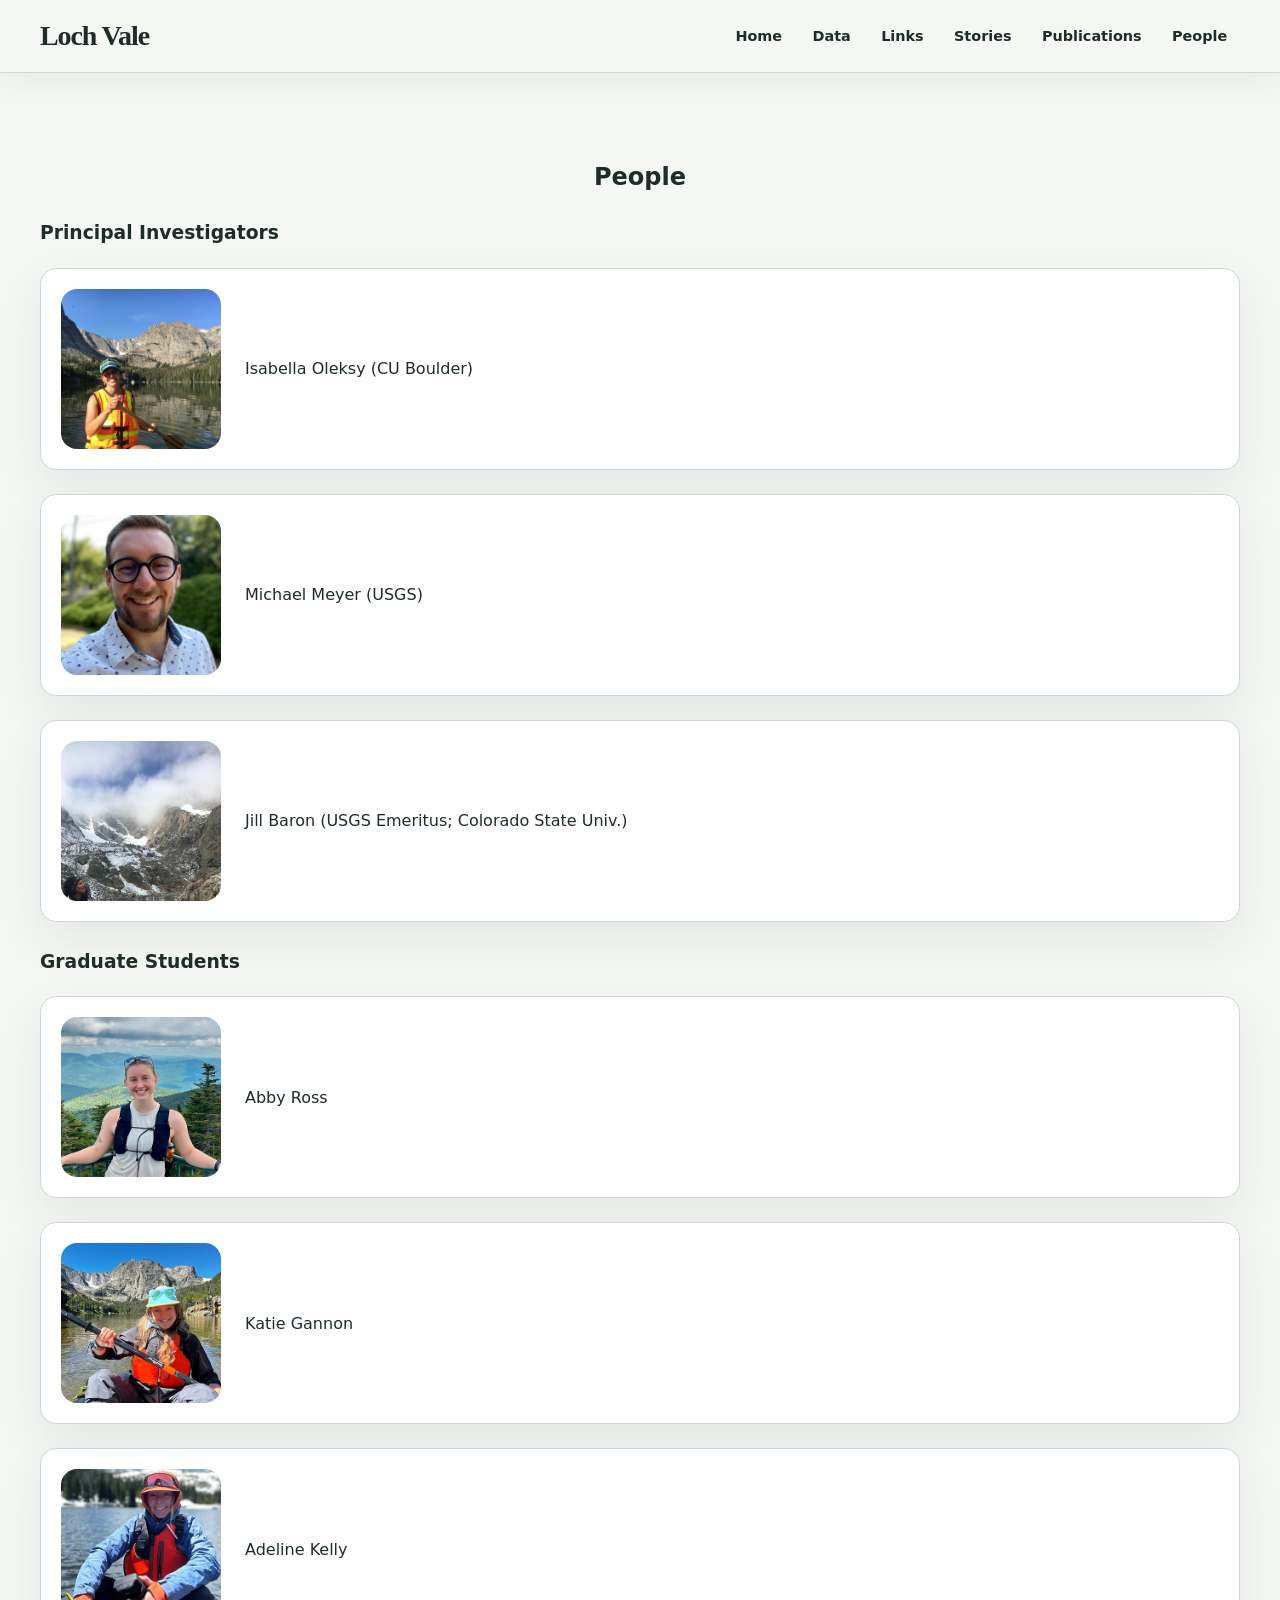
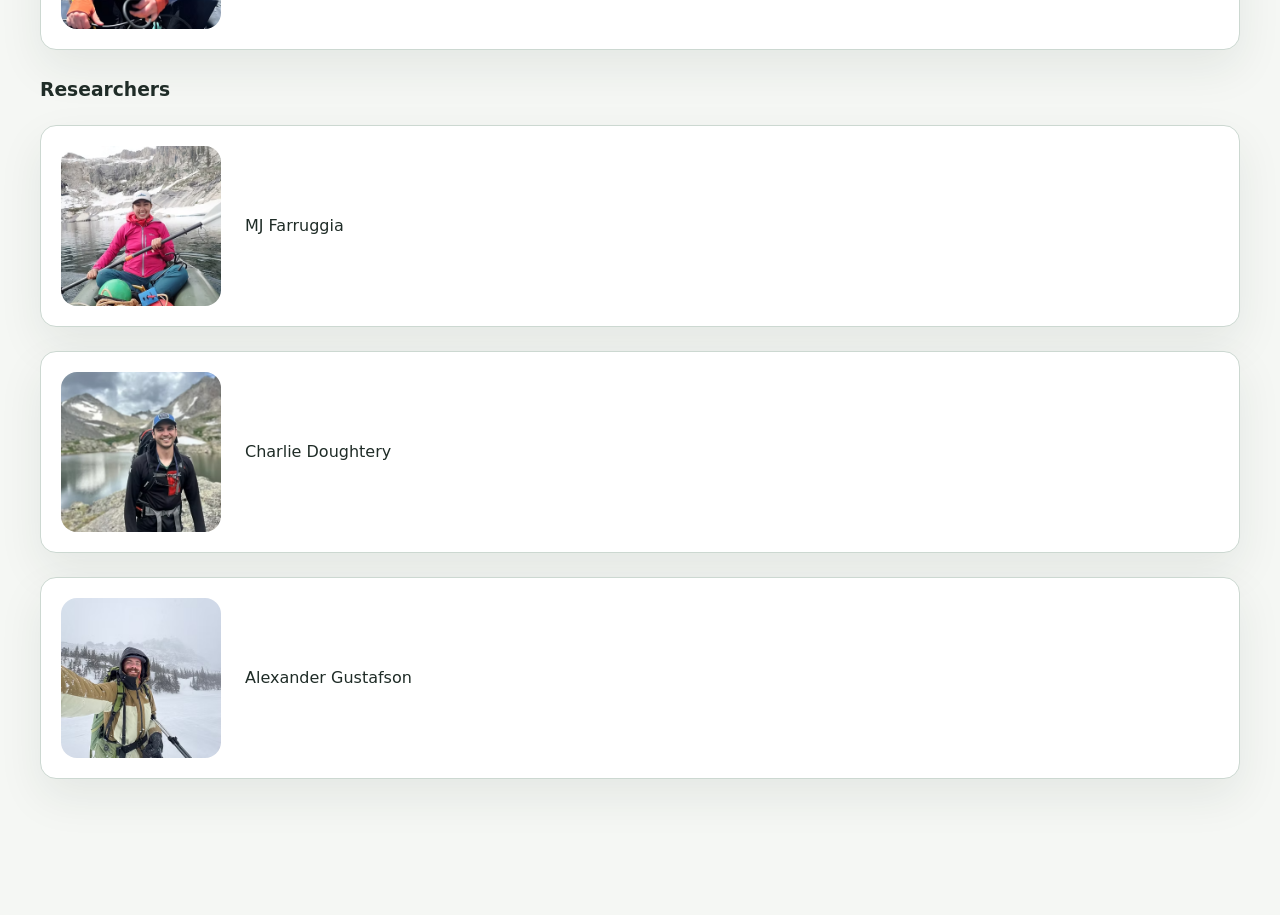
==== contact.html @ 84bc47b9 "moving local changes to remote" ====
<!DOCTYPE html>
<html lang="en">
<head>
    <meta charset="UTF-8">
    <meta name="viewport" content="width=device-width, initial-scale=1.0">
    <title>Contact</title>
    <link rel="stylesheet" href="style.css">
</head>
<body>
    <!-- Navbar -->
    <div class="navbar-container">
        <div class="navbar left">
            <h1 class="logo">Loch Vale</h1>
        </div>

        <div class="navbar right">
            <a class="nav-link" href="index.html">Home</a>
            <a class="nav-link" href="data.html">Data</a>
            <a class="nav-link" href="links.html">Links</a>
            <a class="nav-link" href="stories.html">Stories</a>
            <a class="nav-link" href="publications.html">Publications</a>
            <a class="nav-link" href="contact.html">People</a>
        </div>
    </div>
    <!-- Navbar End -->

    <div class="page-container">

        <h2 style="text-align: center;">People</h2>

        <h3>Principal Investigators</h3>
        <div id="pi"></div>

        <script>
        fetch("./data/pi.json")
        .then(response => response.json())
        .then(publications => {
            const container = document.getElementById("pi");
            publications.forEach(p => {
            container.innerHTML += `
                <div class="contact-container">
                    <img class="contact-img" src="${p.pic_name}" alt="${p.name}">
                    <p class="contact-name">${p.name}</p>
                </div>
            `;
            });
        });
        </script>


        <h3>Graduate Students</h3>
        <div id="grad-students"></div>

        <script>
        fetch("./data/grad-students.json")
        .then(response => response.json())
        .then(publications => {
            const container = document.getElementById("grad-students");
            publications.forEach(g => {
            container.innerHTML += `
                <div class="contact-container">
                    <img class="contact-img" src="${g.pic_name}" alt="${g.name}">
                    <p class="contact-name">${g.name}</p>
                </div>
            `;
            });
        });
        </script>

        <h3>Researchers</h3>
        <div id="researchers"></div>

        <script>
        fetch("./data/researchers.json")
        .then(response => response.json())
        .then(publications => {
            const container = document.getElementById("researchers");
            publications.forEach(r => {
            container.innerHTML += `
                <div class="contact-container">
                    <img class="contact-img" src="${r.pic_name}" alt="${r.name}">
                    <p class="contact-name">${r.name}</p>
                </div>
            `;
            });
        });
        </script>
    </div>

</body>
</html>
---- style.css ----
@import url("styles/base.css");
@import url("styles/layout.css");
@import url("styles/components.css");
@import url("styles/home.css");
@import url("styles/stories.css");
@import url("styles/pages.css");
@import url("styles/responsive.css");
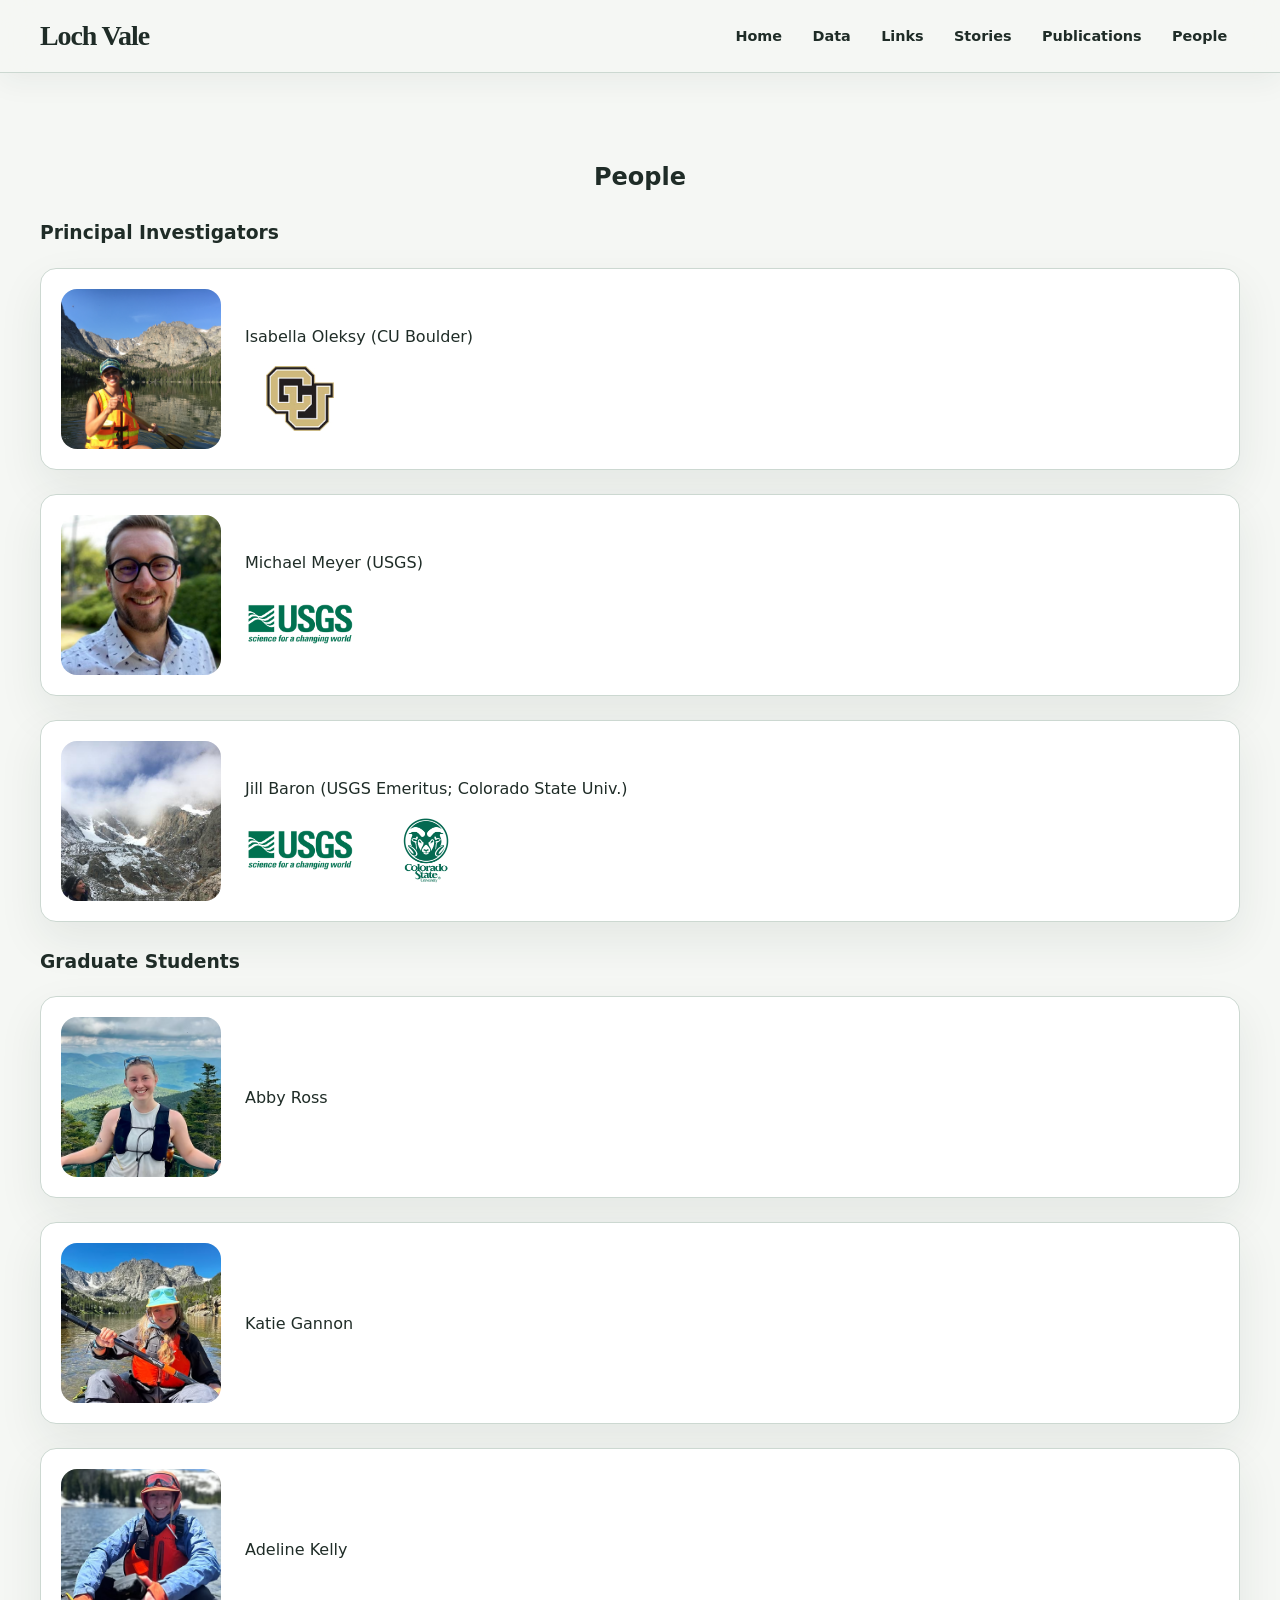
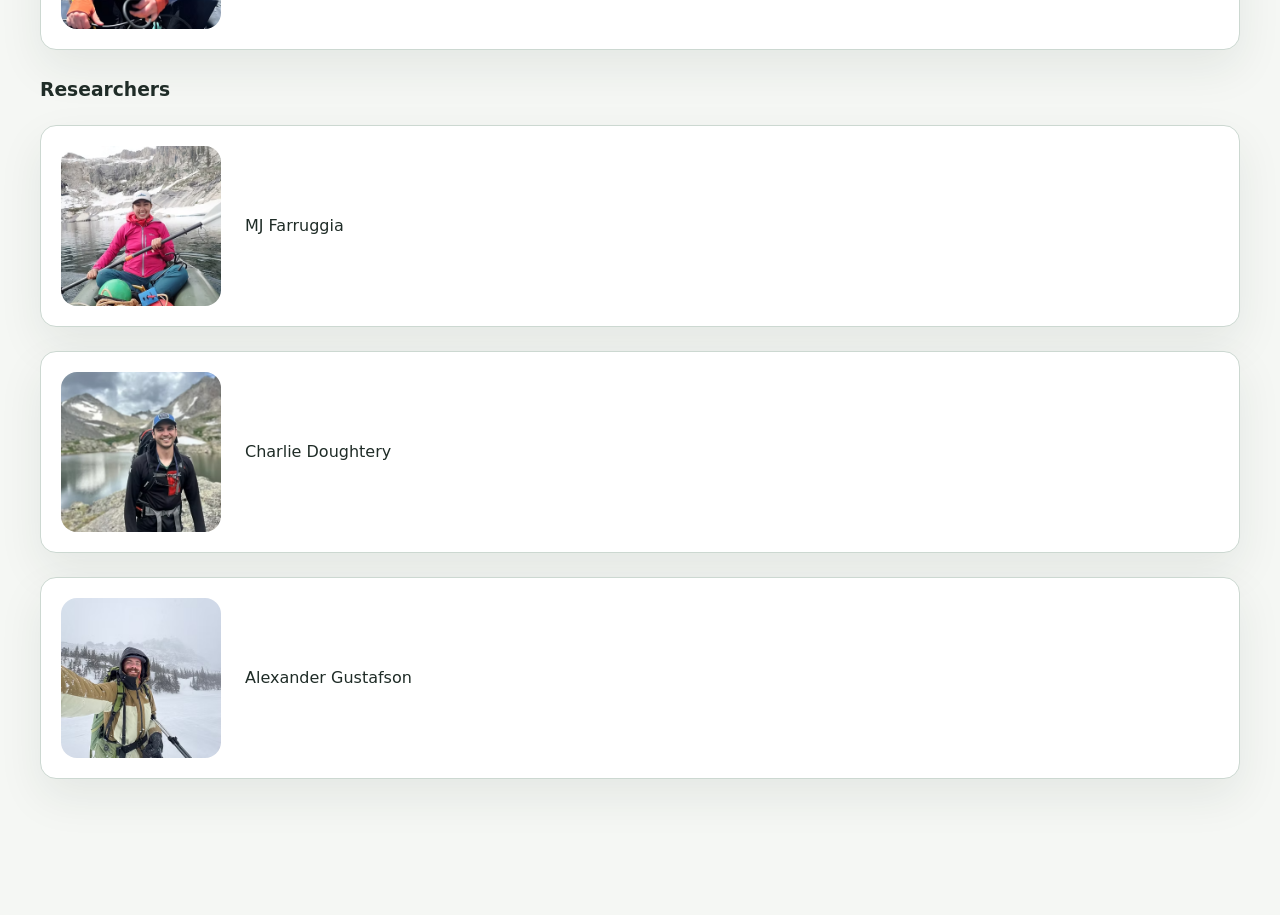
==== commit 71bd090a: "adding logos" ====
--- a/contact.html
+++ b/contact.html
@@ -40,7 +40,14 @@
             container.innerHTML += `
                 <div class="contact-container">
                     <img class="contact-img" src="${p.pic_name}" alt="${p.name}">
-                    <p class="contact-name">${p.name}</p>
+                    <div class="contact-details">
+                        <p class="contact-name">${p.name}</p>
+                        <div class="contact-affiliations">
+                            ${(p.logos || []).map(logo => `
+                                <img src="${logo.src}" alt="${logo.alt}" loading="lazy">
+                            `).join("")}
+                        </div>
+                    </div>
                 </div>
             `;
             });
--- a/style.css
+++ b/style.css
@@ -1,7 +1,1673 @@
-@import url("styles/base.css");
-@import url("styles/layout.css");
-@import url("styles/components.css");
-@import url("styles/home.css");
-@import url("styles/stories.css");
-@import url("styles/pages.css");
-@import url("styles/responsive.css");+/* === styles/base.css === */
+:root {
+    --color-bg: #f5f7f4;
+    --color-surface: #ffffff;
+    --color-surface-alt: #eaf0ec;
+    --color-surface-warm: #f5efe3;
+
+    --color-text: #1f2c27;
+    --color-muted: #5f6f67;
+    --color-border: #ccd8d1;
+
+    --color-accent: #276955;
+    --color-accent-dark: #18483a;
+    --color-accent-soft: #dcece4;
+    --color-white: #ffffff;
+
+    --shadow-soft: 0 18px 45px rgba(28, 55, 44, 0.08);
+    --shadow-header: 0 8px 30px rgba(28, 55, 44, 0.06);
+
+    --radius-small: 0.65rem;
+    --radius-medium: 1rem;
+    --radius-large: 1.5rem;
+    --radius-pill: 999px;
+
+    --site-width: 1200px;
+    --content-width: 760px;
+
+    --space-section: clamp(5rem, 10vw, 9rem);
+
+    --font-serif: Georgia, "Times New Roman", serif;
+    --font-sans:
+        Inter,
+        system-ui,
+        -apple-system,
+        BlinkMacSystemFont,
+        "Segoe UI",
+        sans-serif;
+
+    /* Stories aliases */
+    --story-bg: var(--color-bg);
+    --story-surface: var(--color-surface);
+    --story-surface-alt: var(--color-surface-alt);
+    --story-text: var(--color-text);
+    --story-muted: var(--color-muted);
+    --story-border: var(--color-border);
+    --story-accent: var(--color-accent);
+    --story-accent-dark: var(--color-accent-dark);
+    --story-highlight: var(--color-accent-soft);
+    --story-policy: #e8efe8;
+    --story-shadow: var(--shadow-soft);
+    --story-radius: var(--radius-medium);
+    --story-max-width: var(--site-width);
+}
+
+*,
+*::before,
+*::after {
+    box-sizing: border-box;
+}
+
+html {
+    scroll-behavior: smooth;
+}
+
+body {
+    min-height: 100%;
+    margin: 0;
+    color: var(--color-text);
+    background: var(--color-bg);
+    font-family: var(--font-sans);
+    font-size: 1rem;
+    font-weight: 400;
+    line-height: 1.7;
+}
+
+body,
+button,
+input,
+select,
+textarea {
+    font-family: var(--font-sans);
+}
+
+img {
+    display: block;
+    max-width: 100%;
+    height: auto;
+}
+
+figure {
+    margin: 0;
+}
+
+a {
+    color: var(--color-accent-dark);
+    text-decoration-thickness: 0.08em;
+    text-underline-offset: 0.16em;
+}
+
+a:hover {
+    color: var(--color-accent);
+}
+
+h1,
+h2,
+h3,
+h4,
+p {
+    overflow-wrap: break-word;
+}
+
+button,
+a {
+    -webkit-tap-highlight-color: transparent;
+}
+
+::selection {
+    color: var(--color-text);
+    background: var(--color-accent-soft);
+}
+
+a:focus-visible,
+button:focus-visible,
+input:focus-visible,
+select:focus-visible,
+textarea:focus-visible {
+    outline: 3px solid rgba(39, 105, 85, 0.35);
+    outline-offset: 4px;
+}
+
+.eyebrow,
+.chapter-number,
+.story-bridge__label {
+    margin: 0 0 0.75rem;
+    color: var(--color-accent);
+    font-size: 0.76rem;
+    font-weight: 800;
+    letter-spacing: 0.14em;
+    text-transform: uppercase;
+}
+
+.section-heading {
+    max-width: 800px;
+}
+
+.section-heading h2,
+.story-conclusion h2 {
+    margin: 0;
+    font-family: var(--font-serif);
+    font-size: clamp(2.4rem, 5vw, 4.6rem);
+    line-height: 1.05;
+    letter-spacing: -0.045em;
+}
+
+.section-lead {
+    margin: 1.5rem 0 0;
+    color: var(--color-muted);
+    font-size: clamp(1.08rem, 2vw, 1.35rem);
+}
+
+/* === styles/layout.css === */
+.site-header {
+    position: sticky;
+    top: 0;
+    z-index: 1000;
+    padding: 0.75rem 1rem;
+    background: rgba(245, 247, 244, 0.9);
+    border-bottom: 1px solid rgba(204, 216, 209, 0.7);
+    box-shadow: var(--shadow-header);
+    backdrop-filter: blur(18px);
+}
+
+.site-nav {
+    display: flex;
+    width: min(100%, var(--site-width));
+    margin-inline: auto;
+    align-items: center;
+    justify-content: space-between;
+    gap: 2rem;
+}
+
+.site-logo {
+    display: inline-flex;
+    flex-direction: column;
+    flex-shrink: 0;
+    color: var(--color-text);
+    line-height: 1;
+    text-decoration: none;
+}
+
+.site-logo:hover {
+    color: var(--color-text);
+}
+
+.site-logo__primary {
+    font-family: var(--font-serif);
+    font-size: 1.65rem;
+    font-weight: 700;
+    letter-spacing: -0.04em;
+}
+
+.site-logo__secondary {
+    margin-top: 0.35rem;
+    color: var(--color-muted);
+    font-size: 0.63rem;
+    font-weight: 800;
+    letter-spacing: 0.14em;
+    text-transform: uppercase;
+}
+
+.site-nav__links {
+    display: flex;
+    align-items: center;
+    gap: 0.3rem;
+}
+
+.nav-link {
+    padding: 0.55rem 0.8rem;
+    color: var(--color-text);
+    border-radius: var(--radius-pill);
+    font-size: 0.9rem;
+    font-weight: 700;
+    text-decoration: none;
+    transition:
+        color 160ms ease,
+        background-color 160ms ease,
+        transform 160ms ease;
+}
+
+.nav-link:hover,
+.nav-link:focus-visible {
+    color: var(--color-accent-dark);
+    background: var(--color-accent-soft);
+}
+
+.nav-link--active {
+    color: var(--color-white);
+    background: var(--color-accent-dark);
+}
+
+.nav-link--active:hover,
+.nav-link--active:focus-visible {
+    color: var(--color-white);
+    background: var(--color-accent);
+}
+
+.page-container {
+    width: min(calc(100% - 2rem), var(--site-width));
+    margin: 0 auto;
+    padding-block: 4rem 7rem;
+}
+
+.page-header {
+    max-width: 800px;
+    margin-bottom: 3rem;
+}
+
+.page-title {
+    margin: 0;
+    font-family: var(--font-serif);
+    font-size: clamp(2.7rem, 6vw, 5.4rem);
+    line-height: 1;
+    letter-spacing: -0.05em;
+}
+
+.page-intro {
+    margin-top: 1.5rem;
+    color: var(--color-muted);
+    font-size: clamp(1.05rem, 2vw, 1.3rem);
+}
+
+.site-footer {
+    padding: 3rem 1rem;
+    background: #132d25;
+}
+
+.site-footer__inner {
+    display: flex;
+    width: min(100%, var(--site-width));
+    margin-inline: auto;
+    align-items: flex-end;
+    justify-content: space-between;
+    gap: 2rem;
+}
+
+.site-footer__title {
+    margin: 0;
+    color: var(--color-white);
+    font-family: var(--font-serif);
+    font-size: 1.4rem;
+    font-weight: 700;
+}
+
+.site-footer__text {
+    max-width: 32rem;
+    margin: 0.5rem 0 0;
+    color: rgba(255, 255, 255, 0.6);
+    font-size: 0.88rem;
+}
+
+.site-footer__links {
+    display: flex;
+    flex-wrap: wrap;
+    gap: 1rem;
+}
+
+.site-footer__links a {
+    color: rgba(255, 255, 255, 0.8);
+    font-size: 0.85rem;
+    font-weight: 700;
+    text-decoration: none;
+}
+
+.site-footer__links a:hover {
+    color: var(--color-white);
+}
+
+/* Temporary support for pages using the old navbar */
+
+.navbar-container {
+    position: sticky;
+    top: 0;
+    z-index: 1000;
+    display: flex;
+    width: 100%;
+    min-height: 72px;
+    padding: 0.75rem max(1rem, calc((100vw - var(--site-width)) / 2));
+    align-items: center;
+    justify-content: space-between;
+    gap: 2rem;
+    background: rgba(245, 247, 244, 0.92);
+    border-bottom: 1px solid var(--color-border);
+    box-shadow: var(--shadow-header);
+    backdrop-filter: blur(18px);
+}
+
+.navbar {
+    flex: initial;
+}
+
+.navbar.left,
+.navbar.right {
+    margin: 0;
+}
+
+.logo {
+    margin: 0;
+    color: var(--color-text);
+    font-family: var(--font-serif);
+    font-size: 1.75rem;
+    letter-spacing: -0.04em;
+}
+
+.navbar.right {
+    display: flex;
+    gap: 0.3rem;
+    justify-content: flex-end;
+}
+
+.navbar .nav-link {
+    font-family: var(--font-sans);
+    font-size: 0.9rem;
+}
+
+/* === styles/components.css === */
+.button-link {
+    display: inline-flex;
+    min-height: 48px;
+    padding: 0.8rem 1.2rem;
+    align-items: center;
+    justify-content: center;
+    color: var(--color-white) !important;
+    background: var(--color-accent);
+    border-radius: var(--radius-pill);
+    font-size: 0.92rem;
+    font-weight: 800;
+    text-decoration: none;
+    transition:
+        background-color 160ms ease,
+        transform 160ms ease,
+        box-shadow 160ms ease;
+}
+
+.button-link:hover,
+.button-link:focus-visible {
+    color: var(--color-white);
+    background: var(--color-accent-dark);
+    box-shadow: 0 10px 25px rgba(24, 72, 58, 0.18);
+    transform: translateY(-1px);
+}
+
+.text-link {
+    display: inline-flex;
+    gap: 0.5rem;
+    align-items: center;
+    color: var(--color-text);
+    font-size: 0.92rem;
+    font-weight: 800;
+    text-decoration: none;
+}
+
+.text-link span {
+    transition: transform 160ms ease;
+}
+
+.text-link:hover span {
+    transform: translateX(4px);
+}
+
+.card {
+    background: var(--color-surface);
+    border: 1px solid var(--color-border);
+    border-radius: var(--radius-large);
+    box-shadow: var(--shadow-soft);
+}
+
+.plot-grid {
+    display: grid;
+    gap: 1.5rem;
+    margin-block: 4rem;
+}
+
+.plot-grid--three {
+    grid-template-columns: repeat(3, minmax(0, 1fr));
+}
+
+.plot-grid--two {
+    grid-template-columns: repeat(2, minmax(0, 1fr));
+}
+
+.plot-card,
+.feature-plot,
+.policy-callout,
+.finding-card {
+    background: var(--color-surface);
+    border: 1px solid var(--color-border);
+    border-radius: var(--radius-medium);
+    box-shadow: var(--shadow-soft);
+}
+
+.plot-card {
+    overflow: hidden;
+}
+
+.plot-card__header,
+.plot-explanation {
+    padding-inline: 1.4rem;
+}
+
+.plot-card__header {
+    padding-top: 1.4rem;
+    padding-bottom: 1rem;
+}
+
+.plot-card__header h3 {
+    margin: 0;
+    font-size: 1.15rem;
+}
+
+.plot-card__header p {
+    margin: 0.25rem 0 0;
+    color: var(--color-muted);
+    font-size: 0.9rem;
+}
+
+.plot-explanation {
+    margin: 0;
+    padding-block: 1.25rem 1.5rem;
+    color: var(--color-muted);
+    font-size: 0.95rem;
+}
+
+.plot-placeholder {
+    display: grid;
+    min-height: 300px;
+    padding: 1rem;
+    place-items: center;
+    color: var(--color-muted);
+    background:
+        linear-gradient(var(--color-border) 1px, transparent 1px),
+        linear-gradient(90deg, var(--color-border) 1px, transparent 1px),
+        #f8faf8;
+    background-size: 40px 40px;
+    border-block: 1px solid var(--color-border);
+    text-align: center;
+}
+
+.plot-placeholder span {
+    max-width: 20rem;
+    padding: 0.75rem 1rem;
+    background: rgba(255, 255, 255, 0.92);
+    border: 1px solid var(--color-border);
+    border-radius: var(--radius-pill);
+    font-size: 0.9rem;
+    font-weight: 700;
+}
+
+.plot-placeholder--wide {
+    min-height: 500px;
+    border: 1px solid var(--color-border);
+    border-radius: calc(var(--radius-medium) - 0.25rem);
+}
+
+.feature-plot {
+    margin-block: 4rem;
+    padding: clamp(1.25rem, 4vw, 2.5rem);
+}
+
+.feature-plot__intro {
+    max-width: 760px;
+    margin-bottom: 2rem;
+}
+
+.feature-plot__intro p:last-child {
+    color: var(--color-muted);
+}
+
+.policy-key {
+    margin-top: 1.5rem;
+    padding: 1.25rem;
+    background: var(--color-surface-alt);
+    border-radius: 0.75rem;
+}
+
+.policy-key h4 {
+    margin: 0 0 0.75rem;
+}
+
+.policy-key ul {
+    display: flex;
+    flex-wrap: wrap;
+    gap: 0.5rem 1.5rem;
+    margin: 0;
+    padding-left: 1.25rem;
+}
+
+iframe {
+    width: 100%;
+    max-width: 100%;
+    margin-top: 2rem;
+    border: 0;
+    border-radius: var(--radius-medium);
+    box-shadow: var(--shadow-soft);
+}
+
+/* === styles/home.css === */
+.home-hero {
+    display: grid;
+    width: min(calc(100% - 2rem), var(--site-width));
+    margin-inline: auto;
+    padding-block: clamp(4rem, 9vw, 8rem);
+    grid-template-columns: minmax(0, 1.05fr) minmax(340px, 0.95fr);
+    gap: clamp(2.5rem, 6vw, 6rem);
+    align-items: center;
+}
+
+.home-hero__content h1 {
+    max-width: 12ch;
+    margin: 0;
+    font-family: var(--font-serif);
+    font-size: clamp(3.2rem, 7vw, 6.4rem);
+    font-weight: 700;
+    line-height: 0.96;
+    letter-spacing: -0.06em;
+}
+
+.home-hero__intro {
+    max-width: 42rem;
+    margin: 2rem 0 0;
+    color: var(--color-muted);
+    font-size: clamp(1.12rem, 2vw, 1.45rem);
+    line-height: 1.55;
+}
+
+.home-hero__actions {
+    display: flex;
+    flex-wrap: wrap;
+    gap: 1rem 1.5rem;
+    align-items: center;
+    margin-top: 2rem;
+}
+
+.home-hero__media img {
+    width: 100%;
+    min-height: 560px;
+    object-fit: cover;
+    border-radius: 48% 48% var(--radius-large) var(--radius-large);
+    box-shadow: var(--shadow-soft);
+}
+
+.home-hero__media figcaption {
+    margin-top: 0.85rem;
+    color: var(--color-muted);
+    font-size: 0.85rem;
+}
+
+.home-partners {
+    display: flex;
+    width: min(calc(100% - 2rem), var(--site-width));
+    margin: 0 auto 3rem;
+    flex-wrap: wrap;
+    align-items: center;
+    justify-content: center;
+    gap: clamp(1.5rem, 5vw, 4rem);
+}
+
+.home-partners img {
+    width: clamp(100px, 18vw, 180px);
+    height: 100px;
+    object-fit: contain;
+}
+
+.home-stats {
+    display: grid;
+    width: min(calc(100% - 2rem), var(--site-width));
+    margin-inline: auto;
+    grid-template-columns: repeat(4, minmax(0, 1fr));
+    background: var(--color-accent-dark);
+    border-radius: var(--radius-large);
+    box-shadow: var(--shadow-soft);
+    overflow: hidden;
+}
+
+.home-stat {
+    display: flex;
+    min-height: 160px;
+    padding: 1.5rem;
+    flex-direction: column;
+    justify-content: center;
+    border-right: 1px solid rgba(255, 255, 255, 0.15);
+}
+
+.home-stat:last-child {
+    border-right: 0;
+}
+
+.home-stat__value {
+    color: var(--color-white);
+    font-family: var(--font-serif);
+    font-size: clamp(1.8rem, 3vw, 2.7rem);
+    font-weight: 700;
+    line-height: 1;
+    letter-spacing: -0.04em;
+}
+
+.home-stat__label {
+    margin-top: 0.7rem;
+    color: rgba(255, 255, 255, 0.72);
+    font-size: 0.88rem;
+    line-height: 1.5;
+}
+
+.home-section {
+    width: min(calc(100% - 2rem), var(--site-width));
+    margin-inline: auto;
+    padding-block: var(--space-section);
+}
+
+.home-section__heading {
+    margin-bottom: clamp(2.5rem, 6vw, 4.5rem);
+}
+
+.home-intro-grid {
+    display: grid;
+    grid-template-columns: minmax(0, 1.4fr) minmax(300px, 0.6fr);
+    gap: clamp(1.5rem, 5vw, 4rem);
+    align-items: start;
+}
+
+.home-copy-card {
+    padding: clamp(1.5rem, 4vw, 3rem);
+    background: var(--color-surface);
+    border: 1px solid var(--color-border);
+    border-radius: var(--radius-large);
+    box-shadow: var(--shadow-soft);
+}
+
+.home-copy-card p:first-child {
+    margin-top: 0;
+}
+
+.home-copy-card p:last-child {
+    margin-bottom: 0;
+}
+
+.home-copy-card--large {
+    font-size: 1.03rem;
+}
+
+.home-callout {
+    position: sticky;
+    top: 7rem;
+    padding: clamp(1.5rem, 4vw, 2.4rem);
+    background: var(--color-accent-soft);
+    border-radius: var(--radius-large);
+}
+
+.home-callout blockquote {
+    margin: 0;
+    font-family: var(--font-serif);
+    font-size: clamp(1.55rem, 3vw, 2.25rem);
+    line-height: 1.2;
+    letter-spacing: -0.035em;
+}
+
+.home-callout p:last-child {
+    margin-bottom: 0;
+    color: var(--color-muted);
+    font-size: 0.92rem;
+}
+
+.home-section--landscape {
+    width: 100%;
+    padding-inline: max(1rem, calc((100vw - var(--site-width)) / 2));
+    background: var(--color-surface-alt);
+}
+
+.landscape-feature {
+    display: grid;
+    grid-template-columns: minmax(0, 1.05fr) minmax(0, 0.95fr);
+    gap: clamp(2rem, 6vw, 6rem);
+    align-items: center;
+}
+
+.landscape-feature__media img {
+    width: 100%;
+    min-height: 620px;
+    object-fit: cover;
+    border-radius: var(--radius-large);
+    box-shadow: var(--shadow-soft);
+}
+
+.landscape-feature__content h2 {
+    margin: 0;
+    font-family: var(--font-serif);
+    font-size: clamp(2.4rem, 5vw, 4.4rem);
+    line-height: 1.05;
+    letter-spacing: -0.045em;
+}
+
+.landscape-feature__content > p:not(.eyebrow) {
+    color: var(--color-muted);
+}
+
+.land-cover-list {
+    display: grid;
+    grid-template-columns: repeat(2, minmax(0, 1fr));
+    gap: 0.8rem;
+    margin: 2rem 0 0;
+}
+
+.land-cover-list div {
+    padding: 1rem;
+    background: rgba(255, 255, 255, 0.7);
+    border: 1px solid rgba(204, 216, 209, 0.85);
+    border-radius: var(--radius-small);
+}
+
+.land-cover-list dt {
+    color: var(--color-accent-dark);
+    font-family: var(--font-serif);
+    font-size: 1.75rem;
+    font-weight: 700;
+    line-height: 1;
+}
+
+.land-cover-list dd {
+    margin: 0.45rem 0 0;
+    color: var(--color-muted);
+    font-size: 0.85rem;
+    line-height: 1.4;
+}
+
+.topic-card-grid {
+    display: grid;
+    grid-template-columns: repeat(2, minmax(0, 1fr));
+    gap: 1.25rem;
+}
+
+.topic-card {
+    position: relative;
+    min-height: 260px;
+    padding: clamp(1.5rem, 4vw, 2.5rem);
+    background: var(--color-surface);
+    border: 1px solid var(--color-border);
+    border-radius: var(--radius-large);
+    box-shadow: var(--shadow-soft);
+    overflow: hidden;
+}
+
+.topic-card::after {
+    position: absolute;
+    right: -50px;
+    bottom: -70px;
+    width: 180px;
+    height: 180px;
+    background: var(--color-accent-soft);
+    border-radius: 50%;
+    content: "";
+    opacity: 0.65;
+}
+
+.topic-card__number {
+    color: var(--color-accent);
+    font-size: 0.75rem;
+    font-weight: 800;
+    letter-spacing: 0.14em;
+}
+
+.topic-card h3 {
+    position: relative;
+    z-index: 1;
+    margin: 1rem 0 0;
+    font-family: var(--font-serif);
+    font-size: clamp(1.5rem, 3vw, 2.2rem);
+    letter-spacing: -0.035em;
+}
+
+.topic-card p {
+    position: relative;
+    z-index: 1;
+    max-width: 32rem;
+    margin-bottom: 0;
+    color: var(--color-muted);
+}
+
+.home-explore {
+    display: grid;
+    width: min(calc(100% - 2rem), var(--site-width));
+    margin: 0 auto var(--space-section);
+    padding: clamp(2rem, 6vw, 4rem);
+    grid-template-columns: minmax(0, 0.85fr) minmax(0, 1.15fr);
+    gap: clamp(2rem, 6vw, 5rem);
+    color: var(--color-white);
+    background: var(--color-accent-dark);
+    border-radius: var(--radius-large);
+    box-shadow: var(--shadow-soft);
+}
+
+.home-explore__intro h2 {
+    margin: 0;
+    font-family: var(--font-serif);
+    font-size: clamp(2.3rem, 5vw, 4.2rem);
+    line-height: 1.04;
+    letter-spacing: -0.045em;
+}
+
+.home-explore__intro p:not(.eyebrow) {
+    color: rgba(255, 255, 255, 0.72);
+}
+
+.home-explore .eyebrow {
+    color: #9ed3bd;
+}
+
+.home-explore__links {
+    display: flex;
+    flex-direction: column;
+}
+
+.explore-link {
+    display: flex;
+    padding: 1.1rem 0;
+    align-items: center;
+    justify-content: space-between;
+    gap: 1.5rem;
+    color: var(--color-white);
+    border-bottom: 1px solid rgba(255, 255, 255, 0.17);
+    text-decoration: none;
+}
+
+.explore-link:first-child {
+    border-top: 1px solid rgba(255, 255, 255, 0.17);
+}
+
+.explore-link:hover {
+    color: var(--color-white);
+}
+
+.explore-link > span:first-child {
+    display: flex;
+    flex-direction: column;
+    color: rgba(255, 255, 255, 0.66);
+    font-size: 0.86rem;
+}
+
+.explore-link strong {
+    color: var(--color-white);
+    font-family: var(--font-serif);
+    font-size: 1.25rem;
+}
+
+.explore-link > span:last-child {
+    font-size: 1.35rem;
+    transition: transform 160ms ease;
+}
+
+.explore-link:hover > span:last-child {
+    transform: translate(4px, -4px);
+}
+
+/* === styles/stories.css === */
+.story-page {
+    color: var(--story-text);
+    background: var(--story-bg);
+    font-family: var(--font-sans);
+    line-height: 1.7;
+}
+
+.story-page img {
+    width: 100%;
+    height: auto;
+}
+
+.story-page a {
+    color: var(--story-accent-dark);
+}
+
+.story-hero,
+.story-section,
+.story-nav {
+    width: min(calc(100% - 2rem), var(--story-max-width));
+    margin-inline: auto;
+}
+
+.story-hero {
+    display: grid;
+    grid-template-columns: minmax(0, 1fr) minmax(320px, 0.9fr);
+    gap: clamp(2rem, 5vw, 5rem);
+    align-items: center;
+    padding-block: clamp(4rem, 9vw, 8rem);
+}
+
+.story-hero h1 {
+    max-width: 11ch;
+    margin: 0;
+    font-family: var(--font-serif);
+    font-size: clamp(3rem, 8vw, 6.75rem);
+    line-height: 0.95;
+    letter-spacing: -0.055em;
+}
+
+.story-hero__intro {
+    max-width: 42rem;
+    margin-top: 2rem;
+    font-size: clamp(1.2rem, 2vw, 1.55rem);
+    line-height: 1.5;
+}
+
+.story-hero__summary {
+    max-width: 42rem;
+    color: var(--story-muted);
+}
+
+.story-hero__media img {
+    min-height: 520px;
+    object-fit: cover;
+    border-radius: 45% 45% 1rem 1rem;
+    box-shadow: var(--story-shadow);
+}
+
+.story-hero__media figcaption,
+.story-photo figcaption {
+    margin-top: 0.75rem;
+    color: var(--story-muted);
+    font-size: 0.9rem;
+}
+
+.story-nav {
+    position: sticky;
+    top: 6rem;
+    z-index: 20;
+    display: flex;
+    flex-wrap: wrap;
+    gap: 0.5rem;
+    justify-content: center;
+    padding: 0.75rem;
+    background: rgba(255, 255, 255, 0.9);
+    border: 1px solid var(--story-border);
+    border-radius: var(--radius-pill);
+    box-shadow: var(--story-shadow);
+    backdrop-filter: blur(12px);
+}
+
+.story-nav a {
+    padding: 0.55rem 1rem;
+    color: var(--story-text);
+    border-radius: var(--radius-pill);
+    font-size: 0.9rem;
+    font-weight: 700;
+    text-decoration: none;
+}
+
+.story-nav a:hover,
+.story-nav a:focus-visible {
+    color: var(--color-white);
+    background: var(--story-accent);
+}
+
+.story-section {
+    padding-block: var(--space-section);
+    scroll-margin-top: 8rem;
+}
+
+.story-section--alternate {
+    position: relative;
+}
+
+.story-section--alternate::before {
+    position: absolute;
+    z-index: -1;
+    inset: 0 50%;
+    width: 100vw;
+    background: var(--story-surface-alt);
+    content: "";
+    transform: translateX(-50%);
+}
+
+.story-layout {
+    display: grid;
+    grid-template-columns: repeat(2, minmax(0, 1fr));
+    gap: clamp(2rem, 6vw, 5rem);
+    align-items: center;
+    margin-block: 4rem;
+}
+
+.story-layout--media-text .story-photo {
+    order: -1;
+}
+
+.story-copy h3,
+.feature-plot h3,
+.policy-callout h3,
+.finding-card h3 {
+    margin-top: 0;
+    font-family: var(--font-serif);
+    font-size: clamp(1.65rem, 3vw, 2.5rem);
+    line-height: 1.15;
+}
+
+.story-photo img {
+    min-height: 380px;
+    object-fit: cover;
+    border-radius: var(--story-radius);
+    box-shadow: var(--story-shadow);
+}
+
+.source-excerpt {
+    margin: 2rem 0;
+    padding: 1.5rem 1.75rem;
+    background: var(--story-highlight);
+    border-left: 5px solid var(--story-accent);
+    border-radius: 0 var(--story-radius) var(--story-radius) 0;
+}
+
+.source-excerpt p {
+    margin-top: 0;
+    font-family: var(--font-serif);
+    font-size: 1.1rem;
+}
+
+.source-excerpt cite {
+    color: var(--story-muted);
+    font-size: 0.9rem;
+}
+
+.story-bridge {
+    margin-block: 5rem 0;
+    padding: clamp(1.5rem, 4vw, 2.5rem);
+    color: var(--color-white);
+    background: var(--story-accent-dark);
+    border-radius: var(--story-radius);
+}
+
+.story-bridge p {
+    max-width: 850px;
+}
+
+.story-bridge a {
+    display: inline-flex;
+    margin-top: 0.5rem;
+    color: var(--color-white);
+    font-weight: 800;
+}
+
+.story-bridge__citation {
+    color: rgba(255, 255, 255, 0.78);
+    font-size: 0.95rem;
+}
+
+.policy-callout {
+    display: grid;
+    grid-template-columns: 0.8fr 1.2fr;
+    gap: 3rem;
+    margin-block: 4rem;
+    padding: clamp(1.5rem, 5vw, 3rem);
+    background: var(--story-policy);
+}
+
+.stat-list {
+    display: grid;
+    grid-template-columns: repeat(3, minmax(0, 1fr));
+    gap: 1rem;
+    margin-block: 2rem;
+}
+
+.stat-list div {
+    padding: 1rem;
+    background: rgba(255, 255, 255, 0.7);
+    border-radius: 0.75rem;
+}
+
+.stat-list dt {
+    color: var(--story-muted);
+    font-size: 0.8rem;
+    font-weight: 700;
+    text-transform: uppercase;
+}
+
+.stat-list dd {
+    margin: 0.35rem 0 0;
+    font-size: 1.15rem;
+    font-weight: 800;
+}
+
+.figure-source,
+.internal-note {
+    color: var(--story-muted);
+    font-size: 0.88rem;
+}
+
+.internal-note {
+    margin: 0 1.4rem 1.5rem;
+    padding: 0.8rem 1rem;
+    background: #fff7d8;
+    border: 1px dashed #b69b36;
+    border-radius: 0.6rem;
+}
+
+.finding-card {
+    display: grid;
+    grid-template-columns: minmax(140px, 0.4fr) minmax(0, 1.6fr);
+    gap: clamp(1.5rem, 5vw, 4rem);
+    align-items: center;
+    margin-block: 4rem;
+    padding: clamp(1.5rem, 5vw, 3.5rem);
+}
+
+.finding-card__number {
+    color: var(--story-accent);
+    font-family: var(--font-serif);
+    font-size: clamp(4rem, 10vw, 8rem);
+    font-weight: 700;
+    line-height: 1;
+    text-align: center;
+}
+
+.finding-card__number sub {
+    font-size: 0.45em;
+}
+
+.story-conclusion {
+    margin-top: 6rem;
+    padding: clamp(2rem, 6vw, 4rem);
+    background: var(--story-highlight);
+    border-radius: var(--story-radius);
+}
+
+.story-conclusion p {
+    max-width: 850px;
+}
+
+/* === styles/pages.css === */
+.pub-title,
+.data-title {
+    color: var(--color-accent-dark);
+}
+
+.contact-container {
+    display: flex;
+    gap: 1.5rem;
+    margin-bottom: 1.5rem;
+    padding: 1.25rem;
+    align-items: center;
+    background: var(--color-surface);
+    border: 1px solid var(--color-border);
+    border-radius: var(--radius-medium);
+    box-shadow: var(--shadow-soft);
+}
+
+.contact-img {
+    width: 160px;
+    aspect-ratio: 1;
+    object-fit: cover;
+    border-radius: var(--radius-medium);
+}
+
+.contact-name {
+    margin-left: 0;
+}
+
+.contact-affiliations {
+    display: flex;
+    flex-wrap: wrap;
+    align-items: center;
+    gap: 1rem;
+}
+
+.contact-affiliations img {
+    width: 110px;
+    height: 65px;
+    object-fit: contain;
+}
+
+/* Temporary old homepage support */
+
+.overview-section,
+.row-container {
+    display: flow-root;
+    margin-bottom: 4rem;
+}
+
+.left-pic,
+.right-pic {
+    width: min(50%, 620px);
+    margin-bottom: 1rem;
+    border-radius: var(--radius-medium);
+    box-shadow: var(--shadow-soft);
+}
+
+.left-pic {
+    float: left;
+    margin-right: 2rem;
+}
+
+.right-pic {
+    float: right;
+    margin-left: 2rem;
+}
+
+.publication-tools {
+    display: flex;
+    width: min(100% - clamp(2rem, 8vw, 7rem), 1120px);
+    margin: 2rem auto 2rem;
+    padding: clamp(1.25rem, 3vw, 2rem);
+    align-items: end;
+    justify-content: space-between;
+    gap: 1.5rem;
+    background: var(--color-accent-soft);
+    border: 1px solid var(--color-border);
+    border-radius: var(--radius-large);
+}
+
+.publication-search {
+    display: block;
+    width: min(100%, 680px);
+}
+
+.publication-search__label {
+    display: block;
+    margin-bottom: 0.6rem;
+    color: var(--color-accent-dark);
+    font-size: 0.78rem;
+    font-weight: 800;
+    letter-spacing: 0.12em;
+    text-transform: uppercase;
+}
+
+.publication-search__field {
+    display: flex;
+    min-height: 54px;
+    padding: 0 1rem;
+    align-items: center;
+    gap: 0.75rem;
+    color: var(--color-muted);
+    background: var(--color-surface);
+    border: 1px solid var(--color-border);
+    border-radius: var(--radius-pill);
+    transition:
+        border-color 160ms ease,
+        box-shadow 160ms ease;
+}
+
+.publication-search__field:focus-within {
+    border-color: var(--color-accent);
+    box-shadow: 0 0 0 4px rgba(39, 105, 85, 0.12);
+}
+
+.publication-search__field input {
+    width: 100%;
+    padding: 0;
+    color: var(--color-text);
+    background: transparent;
+    border: 0;
+    outline: 0;
+    font-size: 1rem;
+}
+
+.publication-search__field input::placeholder {
+    color: #829087;
+}
+
+.publication-search__field input::-webkit-search-cancel-button {
+    display: none;
+}
+
+.publication-tools__status {
+    display: flex;
+    min-width: max-content;
+    align-items: center;
+    gap: 1rem;
+}
+
+.publication-tools__status p {
+    margin: 0;
+    color: var(--color-muted);
+    font-size: 0.9rem;
+    font-weight: 700;
+}
+
+.publication-clear-button {
+    padding: 0;
+    color: var(--color-accent-dark);
+    background: transparent;
+    border: 0;
+    font-size: 0.9rem;
+    font-weight: 800;
+    text-decoration: underline;
+    text-underline-offset: 0.2em;
+    cursor: pointer;
+}
+
+.publication-clear-button:hover {
+    color: var(--color-accent);
+}
+
+#publications-container {
+    display: grid;
+    width: min(100% - clamp(2rem, 8vw, 7rem), 1120px);
+    margin-inline: auto;
+    gap: 1.25rem;
+}
+
+.publication-card {
+    padding: clamp(1.4rem, 4vw, 2.25rem);
+    background: var(--color-surface);
+    border: 1px solid var(--color-border);
+    border-radius: var(--radius-large);
+    box-shadow: var(--shadow-soft);
+}
+
+.publication-card__date {
+    margin: 0 0 0.55rem;
+    color: var(--color-accent);
+    font-size: 0.78rem;
+    font-weight: 800;
+    letter-spacing: 0.11em;
+    text-transform: uppercase;
+}
+
+.publication-card__title {
+    margin: 0;
+    font-family: var(--font-serif);
+    font-size: clamp(1.35rem, 3vw, 2rem);
+    line-height: 1.2;
+    letter-spacing: -0.025em;
+}
+
+.publication-card__title a {
+    color: var(--color-text);
+    text-decoration: none;
+}
+
+.publication-card__title a:hover {
+    color: var(--color-accent);
+}
+
+.publication-card__description {
+    max-width: 850px;
+    margin: 1rem 0 0;
+    color: var(--color-muted);
+}
+
+.publication-card__metadata {
+    display: grid;
+    gap: 0.75rem;
+    margin: 1.5rem 0 0;
+}
+
+.publication-card__metadata div {
+    display: grid;
+    grid-template-columns: 80px minmax(0, 1fr);
+    gap: 1rem;
+}
+
+.publication-card__metadata dt {
+    color: var(--color-accent-dark);
+    font-size: 0.75rem;
+    font-weight: 800;
+    letter-spacing: 0.1em;
+    text-transform: uppercase;
+}
+
+.publication-card__metadata dd {
+    margin: 0;
+    color: var(--color-muted);
+    font-size: 0.9rem;
+}
+
+.publication-empty-state {
+    padding: clamp(2rem, 6vw, 5rem);
+    background: var(--color-surface);
+    border: 1px dashed var(--color-border);
+    border-radius: var(--radius-large);
+    text-align: center;
+}
+
+.publication-empty-state h2 {
+    margin: 0;
+    font-family: var(--font-serif);
+    font-size: 2rem;
+}
+
+.publication-empty-state p {
+    margin: 0.75rem 0 0;
+    color: var(--color-muted);
+}
+
+@media (max-width: 760px) {
+    .publication-tools {
+        align-items: stretch;
+        flex-direction: column;
+    }
+
+    .publication-tools__status {
+        justify-content: space-between;
+    }
+
+    .publication-card__metadata div {
+        grid-template-columns: 1fr;
+        gap: 0.2rem;
+    }
+}
+
+/* === styles/responsive.css === */
+@media (max-width: 1000px) {
+    .site-nav {
+        align-items: flex-start;
+    }
+
+    .site-nav__links {
+        max-width: 650px;
+        flex-wrap: wrap;
+        justify-content: flex-end;
+    }
+
+    .home-hero,
+    .landscape-feature,
+    .home-explore {
+        grid-template-columns: 1fr;
+    }
+
+    .home-hero__content h1 {
+        max-width: 13ch;
+    }
+
+    .home-hero__media img {
+        min-height: 460px;
+        border-radius: var(--radius-large);
+    }
+
+    .home-stats {
+        grid-template-columns: repeat(2, minmax(0, 1fr));
+    }
+
+    .home-stat:nth-child(2) {
+        border-right: 0;
+    }
+
+    .home-stat:nth-child(-n + 2) {
+        border-bottom: 1px solid rgba(255, 255, 255, 0.15);
+    }
+
+    .home-intro-grid {
+        grid-template-columns: 1fr;
+    }
+
+    .home-callout {
+        position: static;
+    }
+
+    .landscape-feature__media img {
+        min-height: 480px;
+    }
+
+    .story-hero,
+    .story-layout,
+    .policy-callout,
+    .finding-card {
+        grid-template-columns: 1fr;
+    }
+
+    .story-hero__media img {
+        min-height: 380px;
+    }
+
+    .plot-grid--three {
+        grid-template-columns: 1fr;
+    }
+
+    .story-layout--media-text .story-photo {
+        order: initial;
+    }
+
+    .finding-card__number {
+        text-align: left;
+    }
+}
+
+@media (max-width: 760px) {
+    .site-header {
+        position: static;
+        padding-inline: 0.75rem;
+    }
+
+    .site-nav {
+        flex-direction: column;
+        gap: 1rem;
+    }
+
+    .site-nav__links {
+        width: 100%;
+        justify-content: flex-start;
+    }
+
+    .nav-link {
+        padding: 0.48rem 0.7rem;
+        font-size: 0.82rem;
+    }
+
+    .navbar-container {
+        position: static;
+        flex-direction: column;
+        align-items: flex-start;
+    }
+
+    .navbar.right {
+        flex-wrap: wrap;
+        justify-content: flex-start;
+    }
+
+    .home-hero,
+    .home-section,
+    .home-stats,
+    .home-explore,
+    .story-hero,
+    .story-section,
+    .story-nav,
+    .page-container {
+        width: min(calc(100% - 1.25rem), var(--site-width));
+    }
+
+    .home-hero {
+        padding-top: 3rem;
+    }
+
+    .home-hero__content h1 {
+        font-size: clamp(3rem, 14vw, 4.7rem);
+    }
+
+    .home-hero__media img {
+        min-height: 360px;
+    }
+
+    .home-stats {
+        grid-template-columns: 1fr;
+    }
+
+    .home-stat {
+        min-height: 130px;
+        border-right: 0;
+        border-bottom: 1px solid rgba(255, 255, 255, 0.15);
+    }
+
+    .home-stat:last-child {
+        border-bottom: 0;
+    }
+
+    .topic-card-grid,
+    .plot-grid--two,
+    .stat-list,
+    .land-cover-list {
+        grid-template-columns: 1fr;
+    }
+
+    .landscape-feature__media img {
+        min-height: 360px;
+    }
+
+    .site-footer__inner {
+        flex-direction: column;
+        align-items: flex-start;
+    }
+
+    .story-nav {
+        position: static;
+        justify-content: flex-start;
+        border-radius: var(--story-radius);
+    }
+
+    .story-nav a {
+        flex: 1 1 auto;
+        text-align: center;
+    }
+
+    .plot-placeholder--wide {
+        min-height: 350px;
+    }
+
+    .policy-key ul {
+        display: block;
+    }
+
+    .contact-container {
+        align-items: flex-start;
+    }
+
+    .contact-img {
+        width: 120px;
+    }
+}
+
+@media (max-width: 520px) {
+    .home-hero__actions {
+        align-items: flex-start;
+        flex-direction: column;
+    }
+
+    .topic-card {
+        min-height: auto;
+    }
+
+    .contact-container {
+        flex-direction: column;
+    }
+
+    .contact-img {
+        width: 100%;
+        max-height: 360px;
+    }
+
+    .left-pic,
+    .right-pic {
+        float: none;
+        width: 100%;
+        margin: 0 0 1.5rem;
+    }
+}
+
+@media (prefers-reduced-motion: reduce) {
+    html {
+        scroll-behavior: auto;
+    }
+
+    *,
+    *::before,
+    *::after {
+        scroll-behavior: auto !important;
+        transition-duration: 0.01ms !important;
+        animation-duration: 0.01ms !important;
+        animation-iteration-count: 1 !important;
+    }
+}
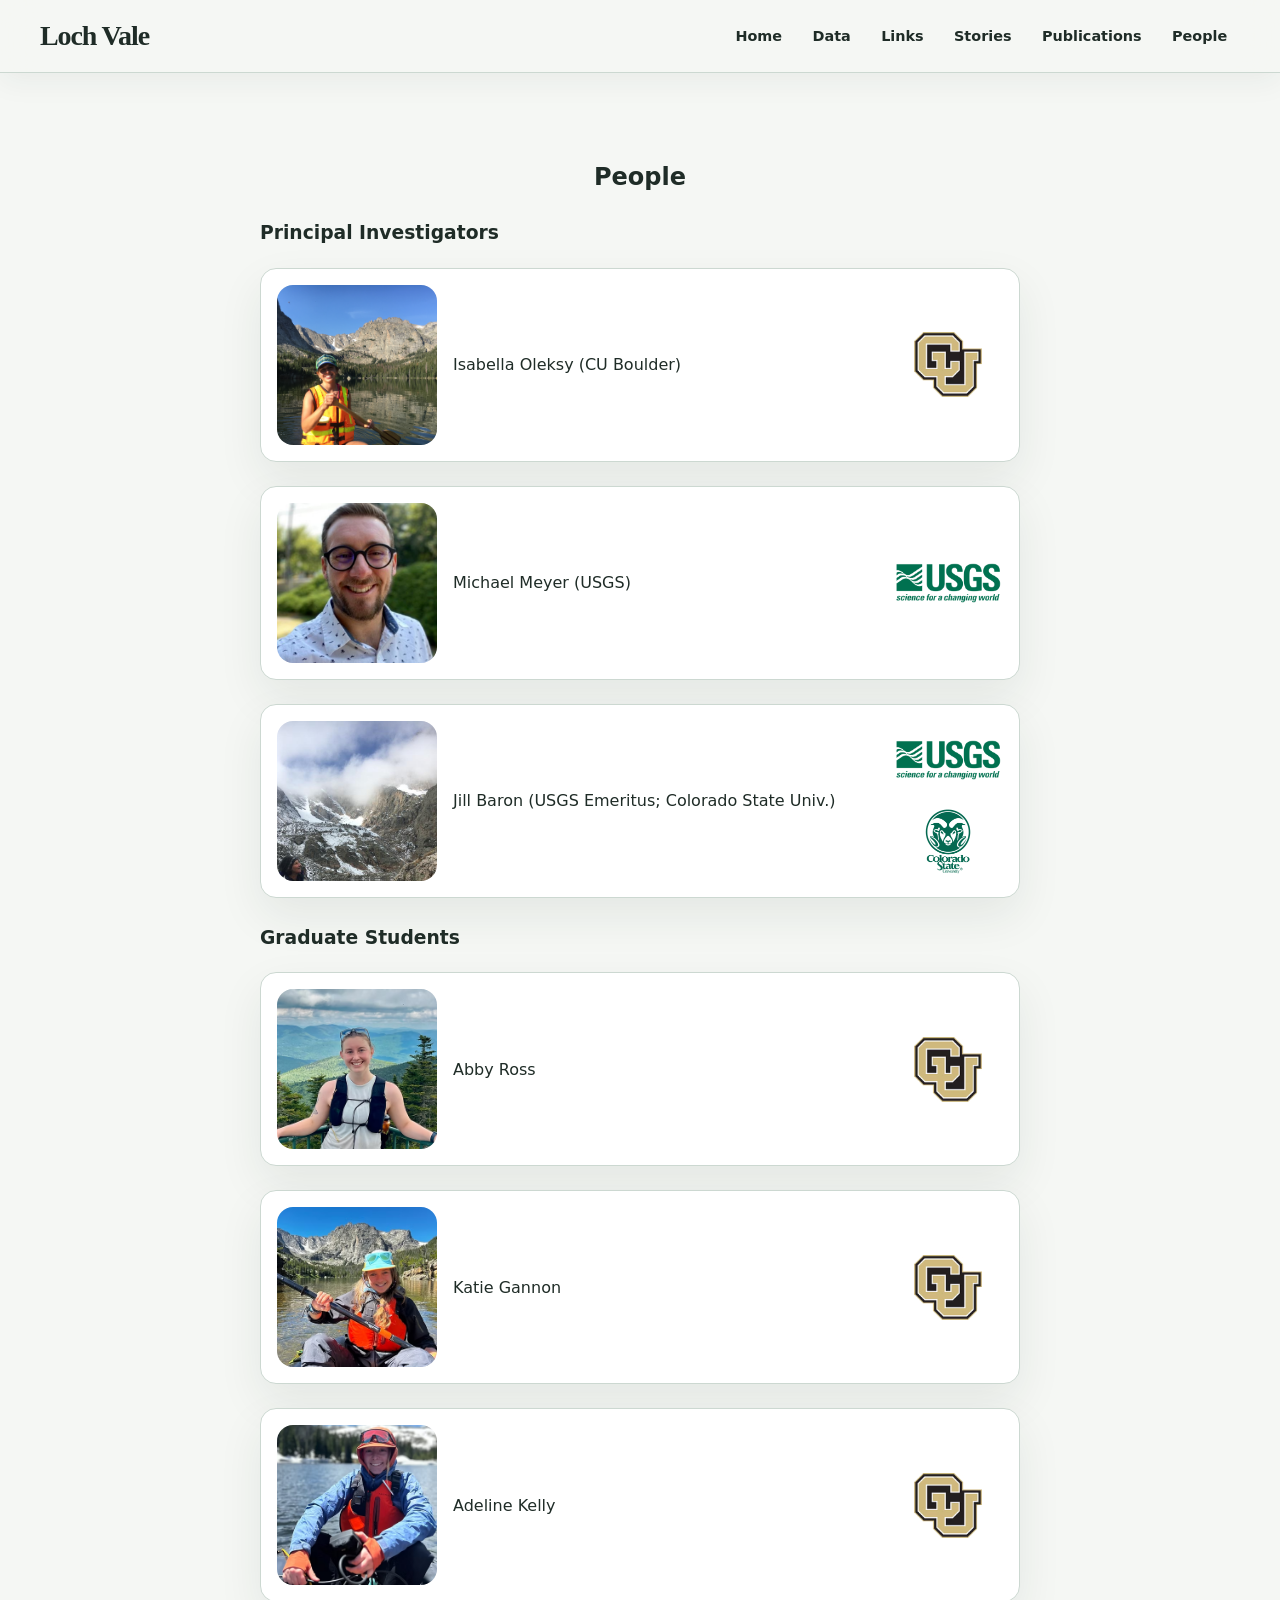
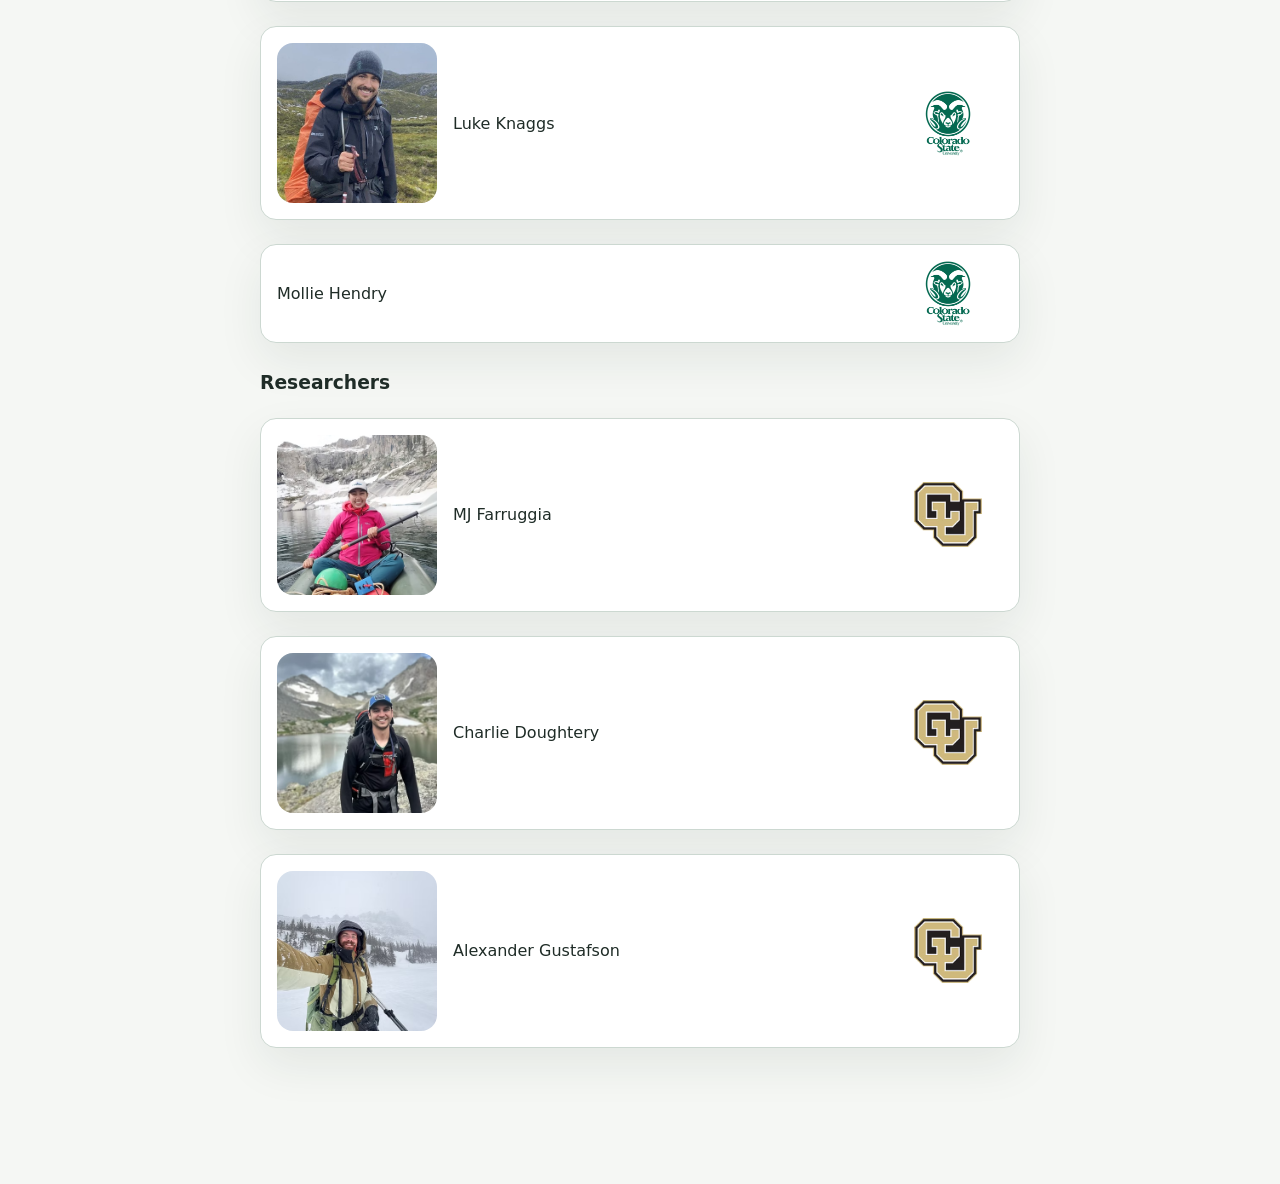
==== commit 566d421b: "10/1 updates, new people and jills comments" ====
--- a/contact.html
+++ b/contact.html
@@ -28,7 +28,7 @@
 
         <h2 style="text-align: center;">People</h2>
 
-        <h3>Principal Investigators</h3>
+        <h3 class="people-section-title">Principal Investigators</h3>
         <div id="pi"></div>
 
         <script>
@@ -55,7 +55,7 @@
         </script>
 
 
-        <h3>Graduate Students</h3>
+        <h3 class="people-section-title">Graduate Students</h3>
         <div id="grad-students"></div>
 
         <script>
@@ -66,15 +66,22 @@
             publications.forEach(g => {
             container.innerHTML += `
                 <div class="contact-container">
-                    <img class="contact-img" src="${g.pic_name}" alt="${g.name}">
-                    <p class="contact-name">${g.name}</p>
+                    ${g.pic_name ? `<img class="contact-img" src="${g.pic_name}" alt="${g.name}">` : ""}
+                    <div class="contact-details">
+                        <p class="contact-name">${g.name}</p>
+                        <div class="contact-affiliations">
+                            ${(g.logos || []).map(logo => `
+                                <img src="${logo.src}" alt="${logo.alt}" loading="lazy">
+                            `).join("")}
+                        </div>
+                    </div>
                 </div>
             `;
             });
         });
         </script>
 
-        <h3>Researchers</h3>
+        <h3 class="people-section-title">Researchers</h3>
         <div id="researchers"></div>
 
         <script>
@@ -86,7 +93,14 @@
             container.innerHTML += `
                 <div class="contact-container">
                     <img class="contact-img" src="${r.pic_name}" alt="${r.name}">
-                    <p class="contact-name">${r.name}</p>
+                    <div class="contact-details">
+                        <p class="contact-name">${r.name}</p>
+                        <div class="contact-affiliations">
+                            ${(r.logos || []).map(logo => `
+                                <img src="${logo.src}" alt="${logo.alt}" loading="lazy">
+                            `).join("")}
+                        </div>
+                    </div>
                 </div>
             `;
             });
--- a/style.css
+++ b/style.css
@@ -730,6 +730,13 @@
     box-shadow: var(--shadow-soft);
 }
 
+.landscape-feature__media.landscape-feature__media--map img {
+    min-height: 0;
+    height: auto;
+    object-fit: contain;
+    border-radius: 0;
+}
+
 .landscape-feature__content h2 {
     margin: 0;
     font-family: var(--font-serif);
@@ -1171,16 +1178,35 @@
 }
 
 /* === styles/pages.css === */
+.data-context {
+    padding-block: 2rem;
+}
+
+.data-documentation-links {
+    display: flex;
+    flex-wrap: wrap;
+    gap: 0.75rem 2rem;
+}
+
 .pub-title,
 .data-title {
     color: var(--color-accent-dark);
 }
 
+.people-section-title {
+    width: 100%;
+    max-width: 760px;
+    margin-inline: auto;
+}
+
 .contact-container {
     display: flex;
-    gap: 1.5rem;
+    width: 100%;
+    max-width: 760px;
+    gap: 1rem;
+    margin-inline: auto;
     margin-bottom: 1.5rem;
-    padding: 1.25rem;
+    padding: 1rem;
     align-items: center;
     background: var(--color-surface);
     border: 1px solid var(--color-border);
@@ -1195,13 +1221,25 @@
     border-radius: var(--radius-medium);
 }
 
+.contact-details {
+    display: flex;
+    flex: 1;
+    width: 100%;
+    min-width: 0;
+    align-items: center;
+    justify-content: space-between;
+    gap: 1rem;
+}
+
 .contact-name {
-    margin-left: 0;
+    margin: 0;
 }
 
 .contact-affiliations {
     display: flex;
-    flex-wrap: wrap;
+    flex-direction: column;
+    flex-shrink: 0;
+    margin-left: auto;
     align-items: center;
     gap: 1rem;
 }
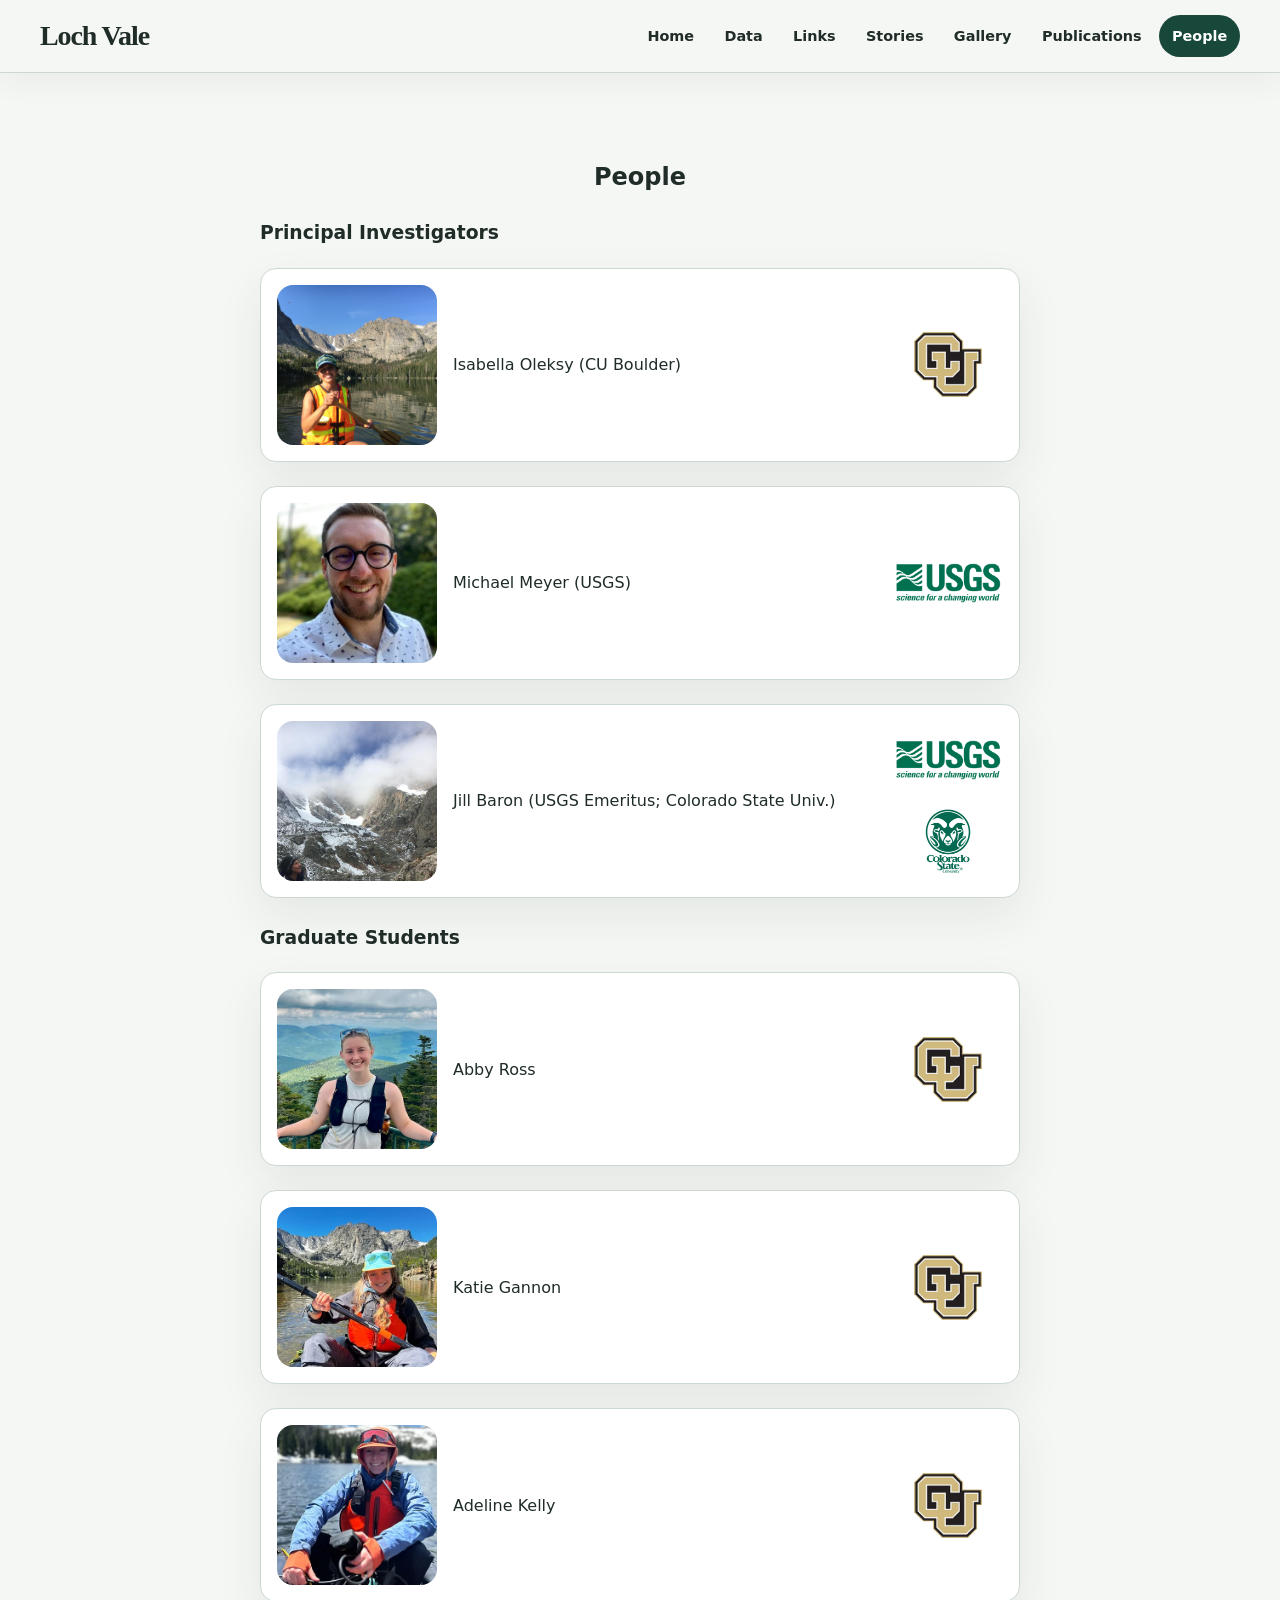
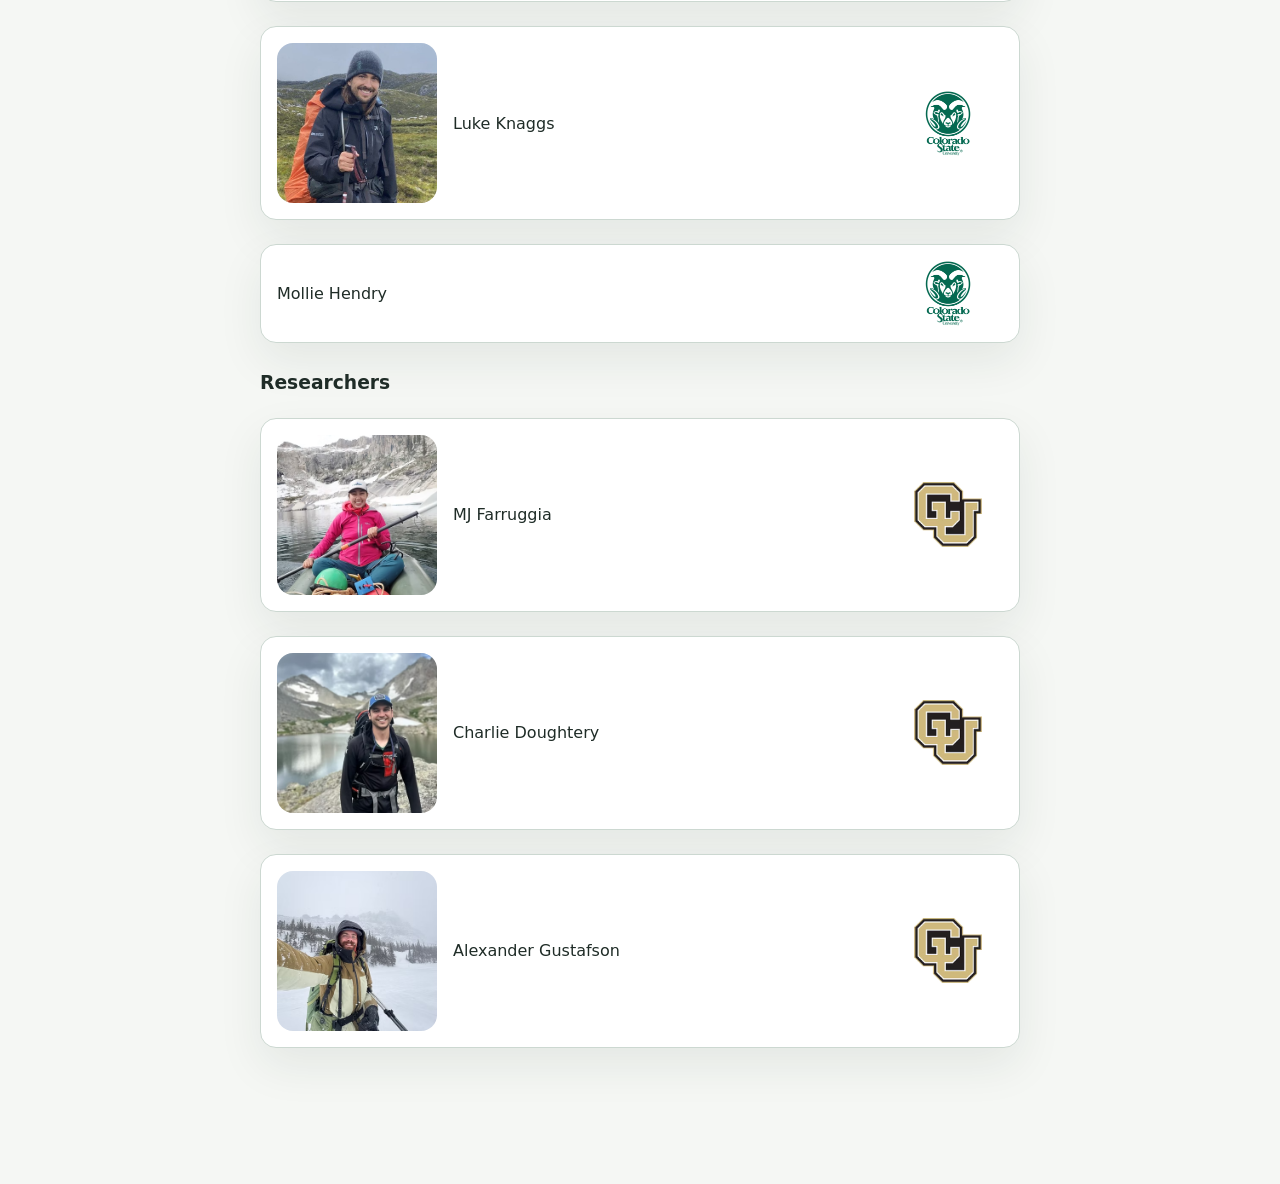
==== commit a3898fee: "styling changes, new mobile navbar" ====
--- a/contact.html
+++ b/contact.html
@@ -4,7 +4,8 @@
     <meta charset="UTF-8">
     <meta name="viewport" content="width=device-width, initial-scale=1.0">
     <title>Contact</title>
-    <link rel="stylesheet" href="style.css">
+    <link rel="stylesheet" href="style.css?v=gallery-1">
+    <script src="scripts/navigation.js" defer></script>
 </head>
 <body>
     <!-- Navbar -->
@@ -13,13 +14,18 @@
             <h1 class="logo">Loch Vale</h1>
         </div>
 
-        <div class="navbar right">
+        <button class="nav-toggle" type="button" aria-expanded="false" aria-controls="mobile-navigation" aria-label="Open navigation" hidden>
+            <span aria-hidden="true">☰</span>
+        </button>
+
+        <div class="navbar right" id="mobile-navigation">
             <a class="nav-link" href="index.html">Home</a>
             <a class="nav-link" href="data.html">Data</a>
             <a class="nav-link" href="links.html">Links</a>
             <a class="nav-link" href="stories.html">Stories</a>
+            <a class="nav-link" href="gallery.html">Gallery</a>
             <a class="nav-link" href="publications.html">Publications</a>
-            <a class="nav-link" href="contact.html">People</a>
+            <a class="nav-link nav-link--active" href="contact.html" aria-current="page">People</a>
         </div>
     </div>
     <!-- Navbar End -->
@@ -27,6 +33,8 @@
     <div class="page-container">
 
         <h2 style="text-align: center;">People</h2>
+
+
 
         <h3 class="people-section-title">Principal Investigators</h3>
         <div id="pi"></div>
--- a/style.css
+++ b/style.css
@@ -558,7 +558,7 @@
     max-width: 12ch;
     margin: 0;
     font-family: var(--font-serif);
-    font-size: clamp(3.2rem, 7vw, 6.4rem);
+    font-size: clamp(2.8rem, 6vw, 5.2rem);
     font-weight: 700;
     line-height: 0.96;
     letter-spacing: -0.06em;
@@ -724,8 +724,8 @@
 
 .landscape-feature__media img {
     width: 100%;
-    min-height: 620px;
-    object-fit: cover;
+    min-height: 0;
+    object-fit: contain;
     border-radius: var(--radius-large);
     box-shadow: var(--shadow-soft);
 }
@@ -942,7 +942,7 @@
     max-width: 11ch;
     margin: 0;
     font-family: var(--font-serif);
-    font-size: clamp(3rem, 8vw, 6.75rem);
+    font-size: clamp(2.7rem, 6vw, 5.2rem);
     line-height: 0.95;
     letter-spacing: -0.055em;
 }
@@ -1005,7 +1005,7 @@
 }
 
 .story-section {
-    padding-block: var(--space-section);
+    padding-block: clamp(2rem, 4vw, 3rem);
     scroll-margin-top: 8rem;
 }
 
@@ -1027,8 +1027,8 @@
     display: grid;
     grid-template-columns: repeat(2, minmax(0, 1fr));
     gap: clamp(2rem, 6vw, 5rem);
-    align-items: center;
-    margin-block: 4rem;
+    align-items: start;
+    margin-block: 2rem 0;
 }
 
 .story-layout--media-text .story-photo {
@@ -1046,8 +1046,8 @@
 }
 
 .story-photo img {
-    min-height: 380px;
-    object-fit: cover;
+    min-height: 0;
+    object-fit: contain;
     border-radius: var(--story-radius);
     box-shadow: var(--story-shadow);
 }
@@ -1528,7 +1528,7 @@
     }
 
     .landscape-feature__media img {
-        min-height: 480px;
+        min-height: 0;
     }
 
     .story-hero,
@@ -1603,7 +1603,7 @@
     }
 
     .home-hero__content h1 {
-        font-size: clamp(3rem, 14vw, 4.7rem);
+        font-size: clamp(2.6rem, 11vw, 3.8rem);
     }
 
     .home-hero__media img {
@@ -1632,7 +1632,7 @@
     }
 
     .landscape-feature__media img {
-        min-height: 360px;
+        min-height: 0;
     }
 
     .site-footer__inner {
@@ -1709,3 +1709,112 @@
         animation-iteration-count: 1 !important;
     }
 }
+
+
+.field-photo-row {
+    display: grid;
+    width: min(calc(100% - 2rem), var(--site-width));
+    margin: 2rem auto;
+    grid-template-columns: repeat(2, minmax(0, 1fr));
+    align-items: start;
+    gap: 1rem;
+}
+
+.field-photo-row img {
+    width: 100%;
+    height: auto;
+    object-fit: contain;
+    border-radius: var(--radius-medium);
+}
+
+.page-container > .field-photo-row {
+    width: 100%;
+}
+
+.page-container:has(#pi) > .field-photo-row {
+    max-width: 760px;
+}
+
+@media (max-width: 600px) {
+    .field-photo-row {
+        grid-template-columns: 1fr;
+    }
+}
+
+
+.photo-gallery {
+    width: min(calc(100% - 2rem), var(--site-width));
+    margin: 0 auto 4rem;
+}
+
+.photo-gallery .photo-gallery__row {
+    width: 100%;
+}
+
+.photo-gallery__row--portraits {
+    grid-template-columns: repeat(3, minmax(0, 1fr));
+}
+
+@media (max-width: 600px) {
+    .photo-gallery__row--portraits {
+        grid-template-columns: 1fr;
+    }
+}
+
+
+.nav-toggle {
+    display: none;
+    width: 44px;
+    height: 44px;
+    padding: 0;
+    color: var(--color-text);
+    background: var(--color-surface);
+    border: 1px solid var(--color-border);
+    border-radius: var(--radius-small);
+    font-size: 1.6rem;
+    line-height: 1;
+    cursor: pointer;
+}
+
+@media (max-width: 760px) {
+    .site-nav.navigation-ready,
+    .navbar-container.navigation-ready {
+        display: flex;
+        flex-direction: row;
+        flex-wrap: wrap;
+        align-items: center;
+        justify-content: space-between;
+        gap: 0.75rem;
+    }
+
+    .navigation-ready .nav-toggle:not([hidden]) {
+        display: inline-flex;
+        align-items: center;
+        justify-content: center;
+    }
+
+    .navigation-ready .site-nav__links,
+    .navigation-ready .navbar.right {
+        display: none;
+        width: 100%;
+        flex-basis: 100%;
+    }
+
+    .navigation-open .site-nav__links,
+    .navigation-open .navbar.right {
+        display: flex;
+        flex-direction: column;
+        align-items: stretch;
+        gap: 0.25rem;
+        padding-top: 0.75rem;
+        border-top: 1px solid var(--color-border);
+    }
+
+    .navigation-open .nav-link {
+        padding: 0.7rem 1rem;
+    }
+}
+
+.gallery-page {
+    padding-top: 3rem;
+}
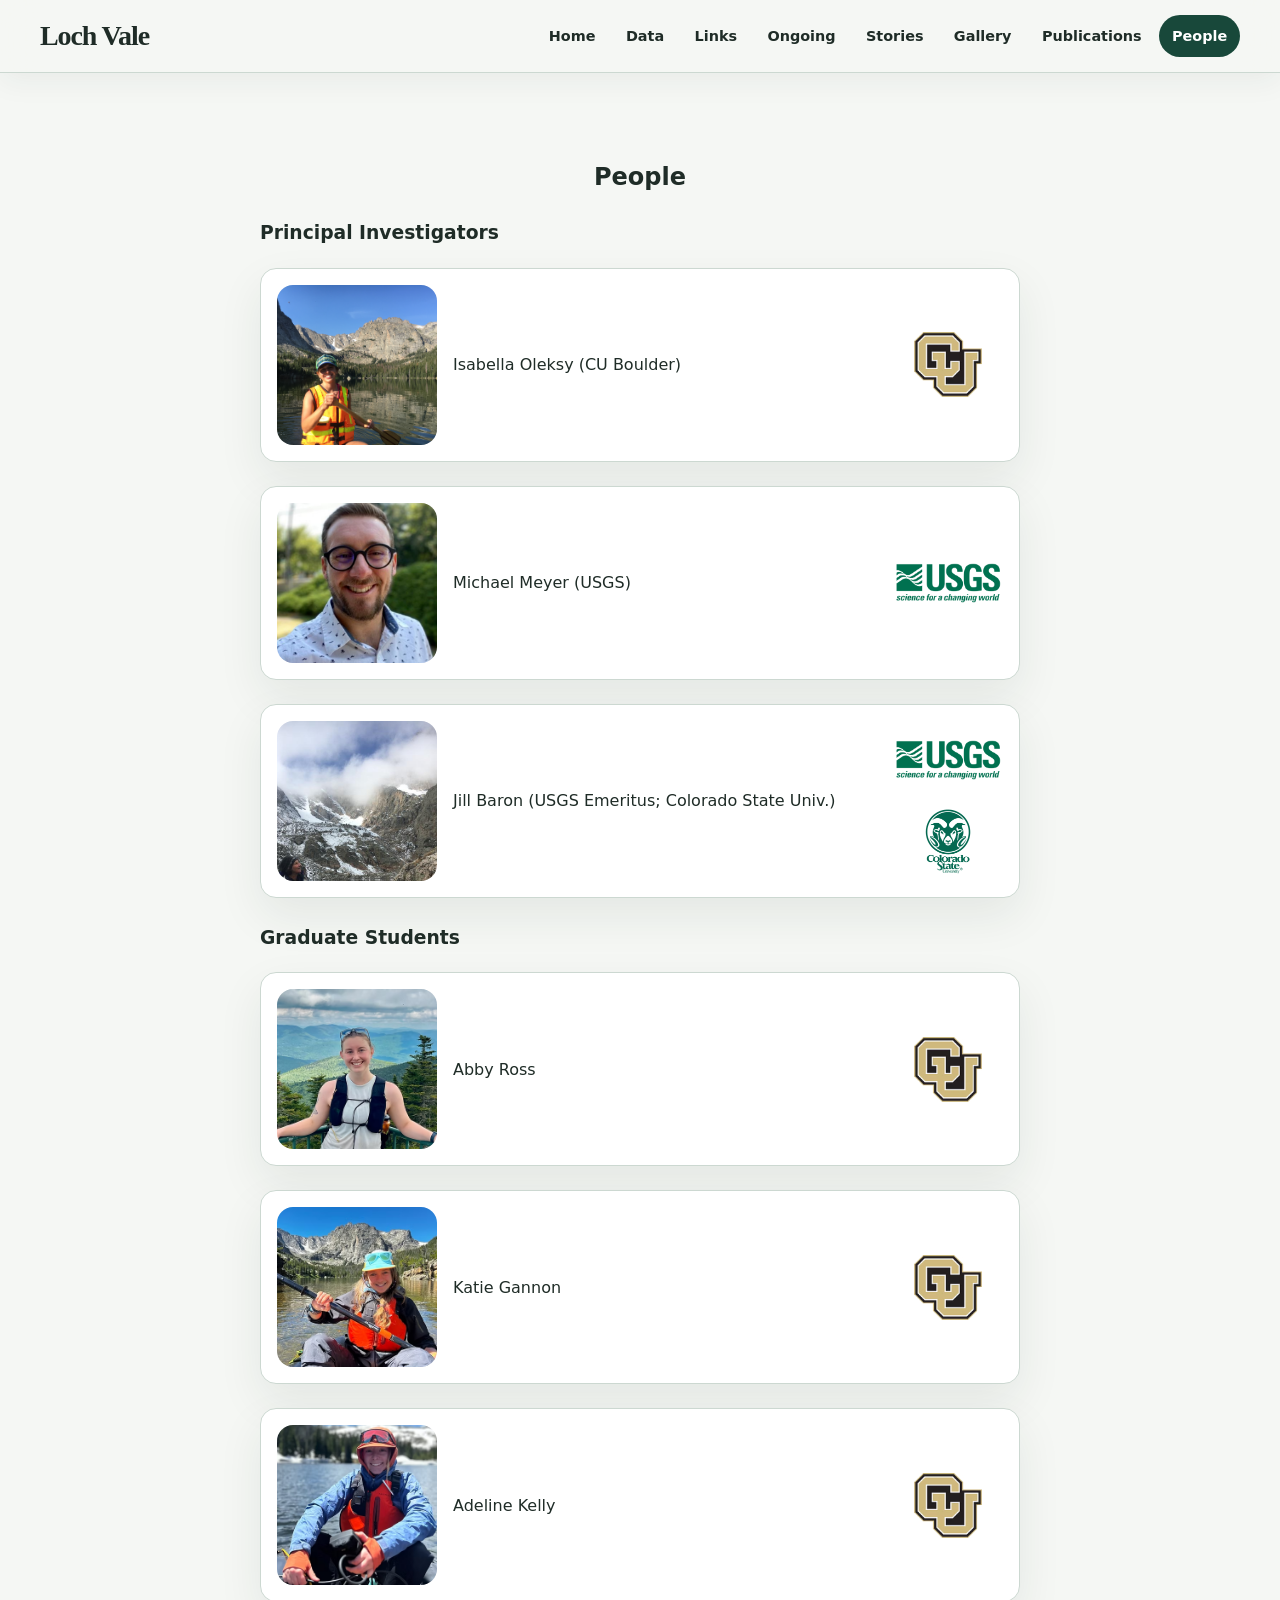
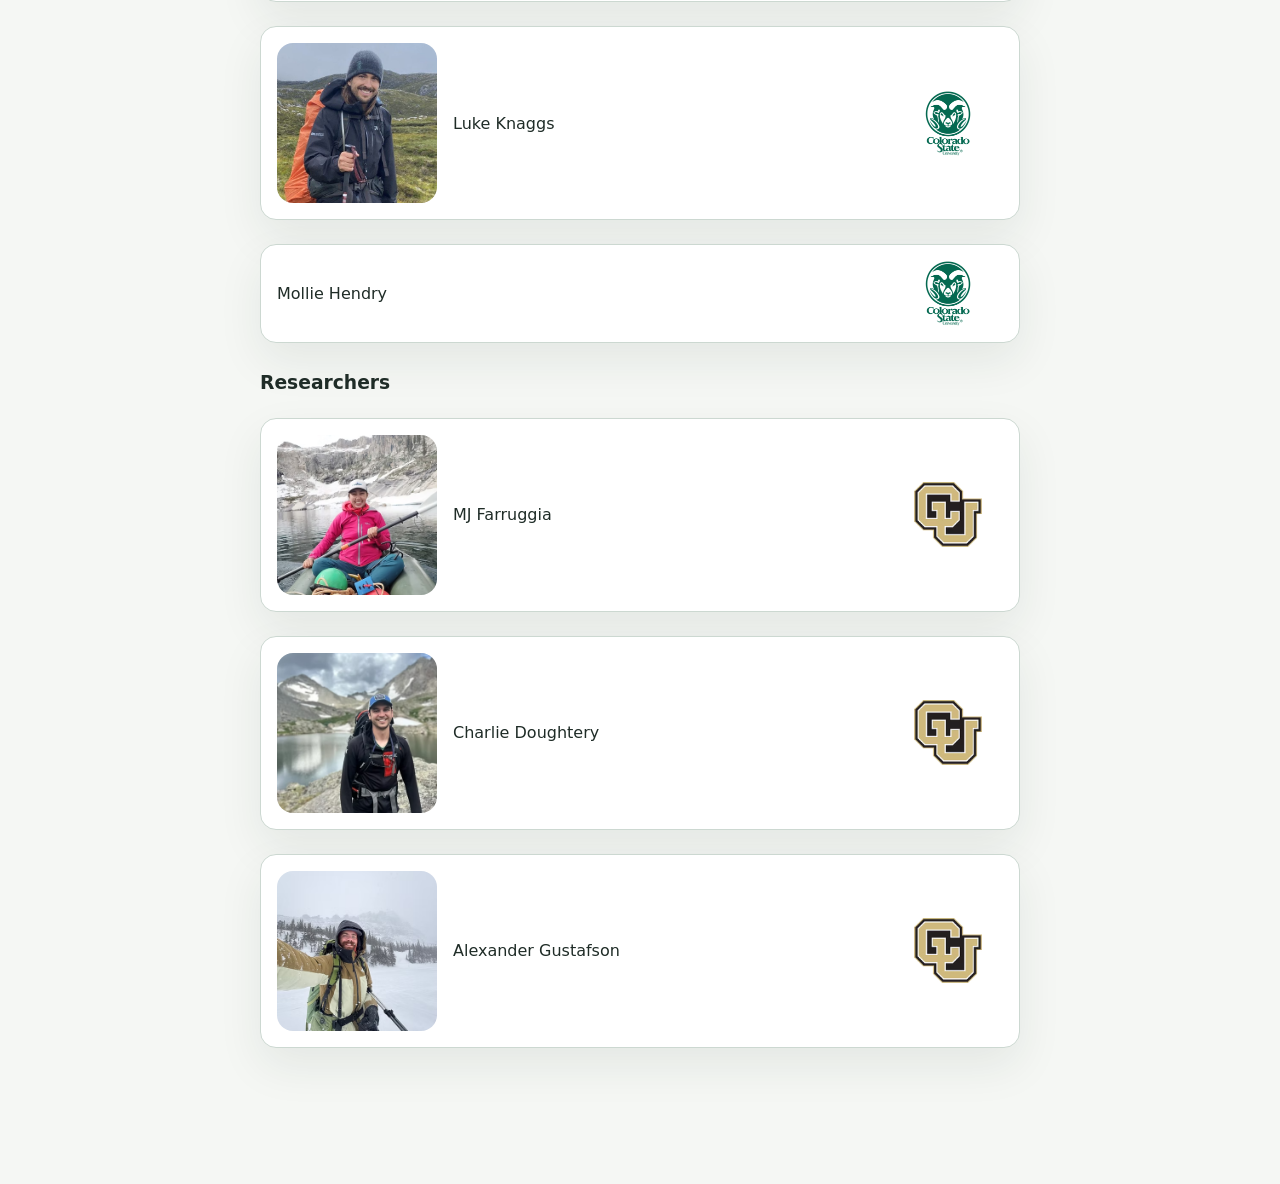
==== commit ba420f2a: "new graphs and minor changes" ====
--- a/contact.html
+++ b/contact.html
@@ -22,6 +22,7 @@
             <a class="nav-link" href="index.html">Home</a>
             <a class="nav-link" href="data.html">Data</a>
             <a class="nav-link" href="links.html">Links</a>
+            <a class="nav-link" href="ongoing.html">Ongoing</a>
             <a class="nav-link" href="stories.html">Stories</a>
             <a class="nav-link" href="gallery.html">Gallery</a>
             <a class="nav-link" href="publications.html">Publications</a>
--- a/style.css
+++ b/style.css
@@ -1182,6 +1182,13 @@
     padding-block: 2rem;
 }
 
+.data-dashboard-note {
+    width: min(calc(100% - 2rem), var(--site-width));
+    margin: 1rem auto;
+    color: var(--color-muted);
+    font-size: 0.9rem;
+}
+
 .data-documentation-links {
     display: flex;
     flex-wrap: wrap;
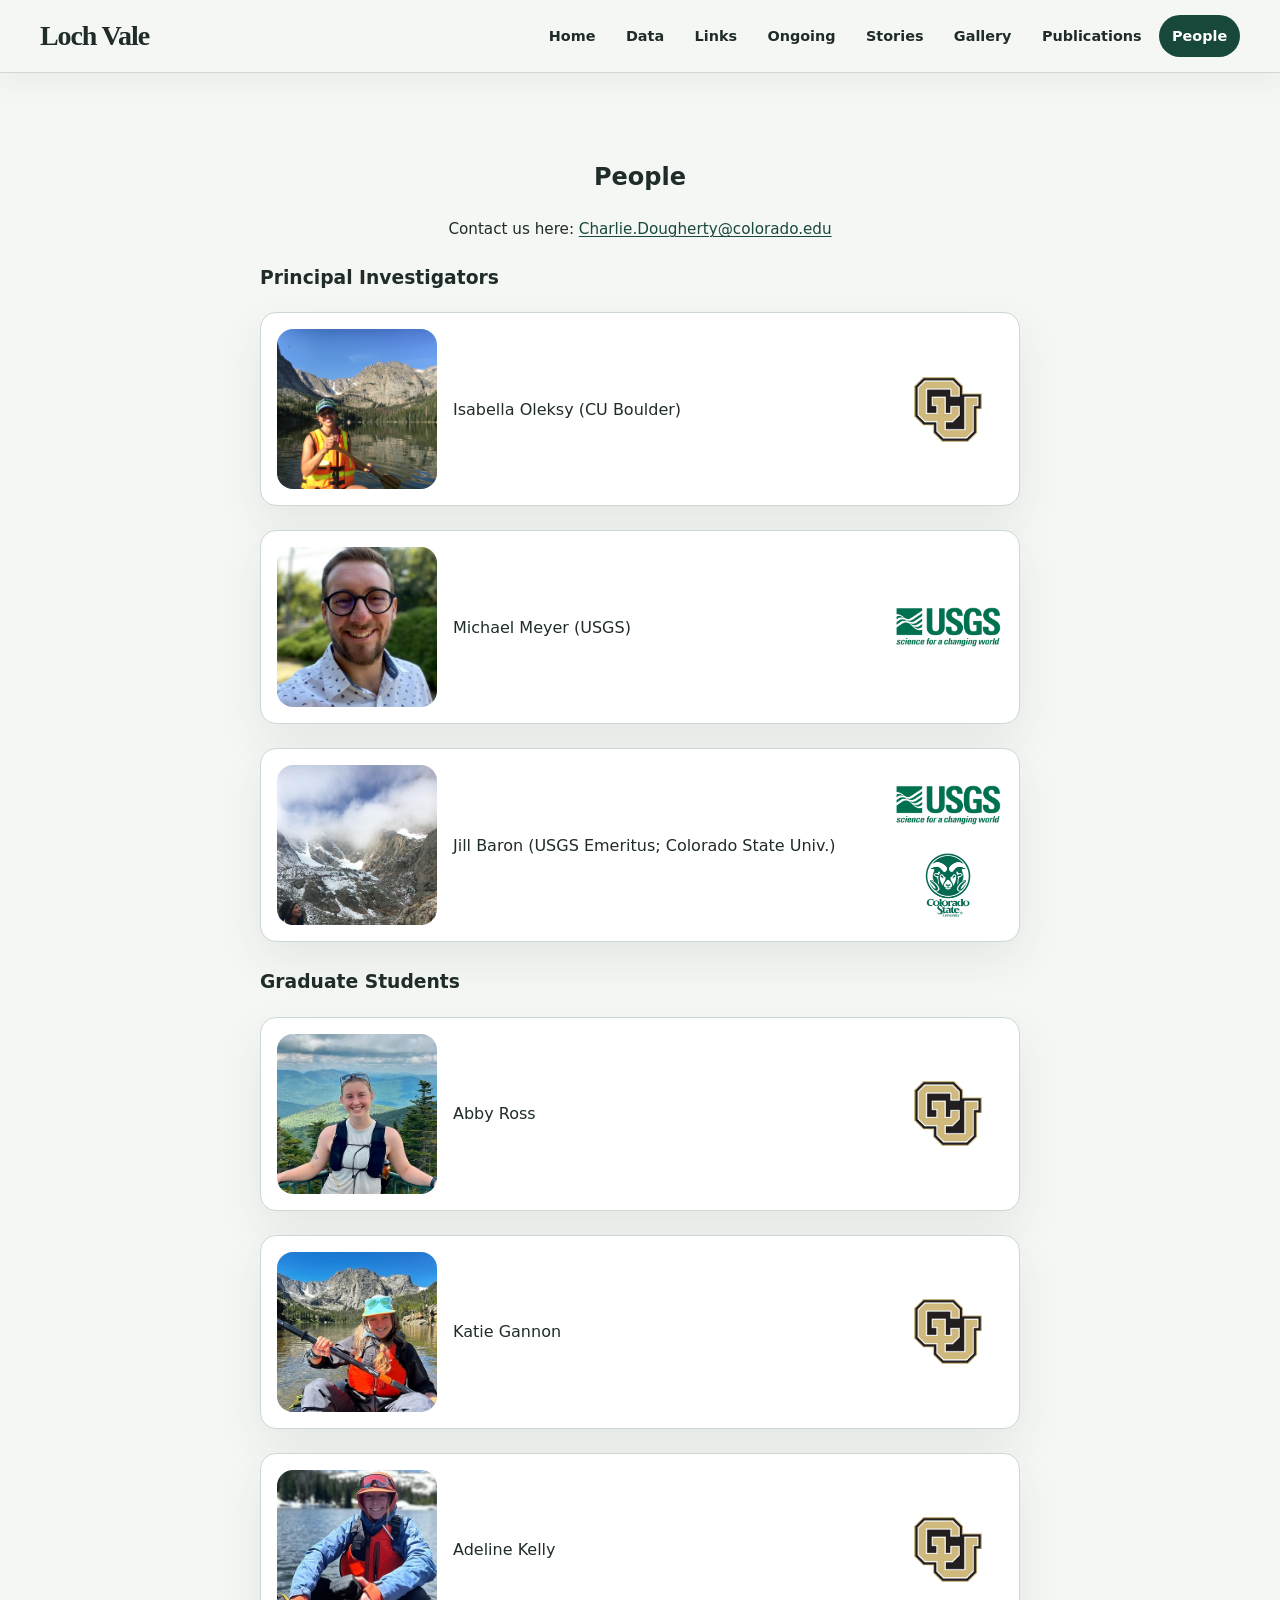
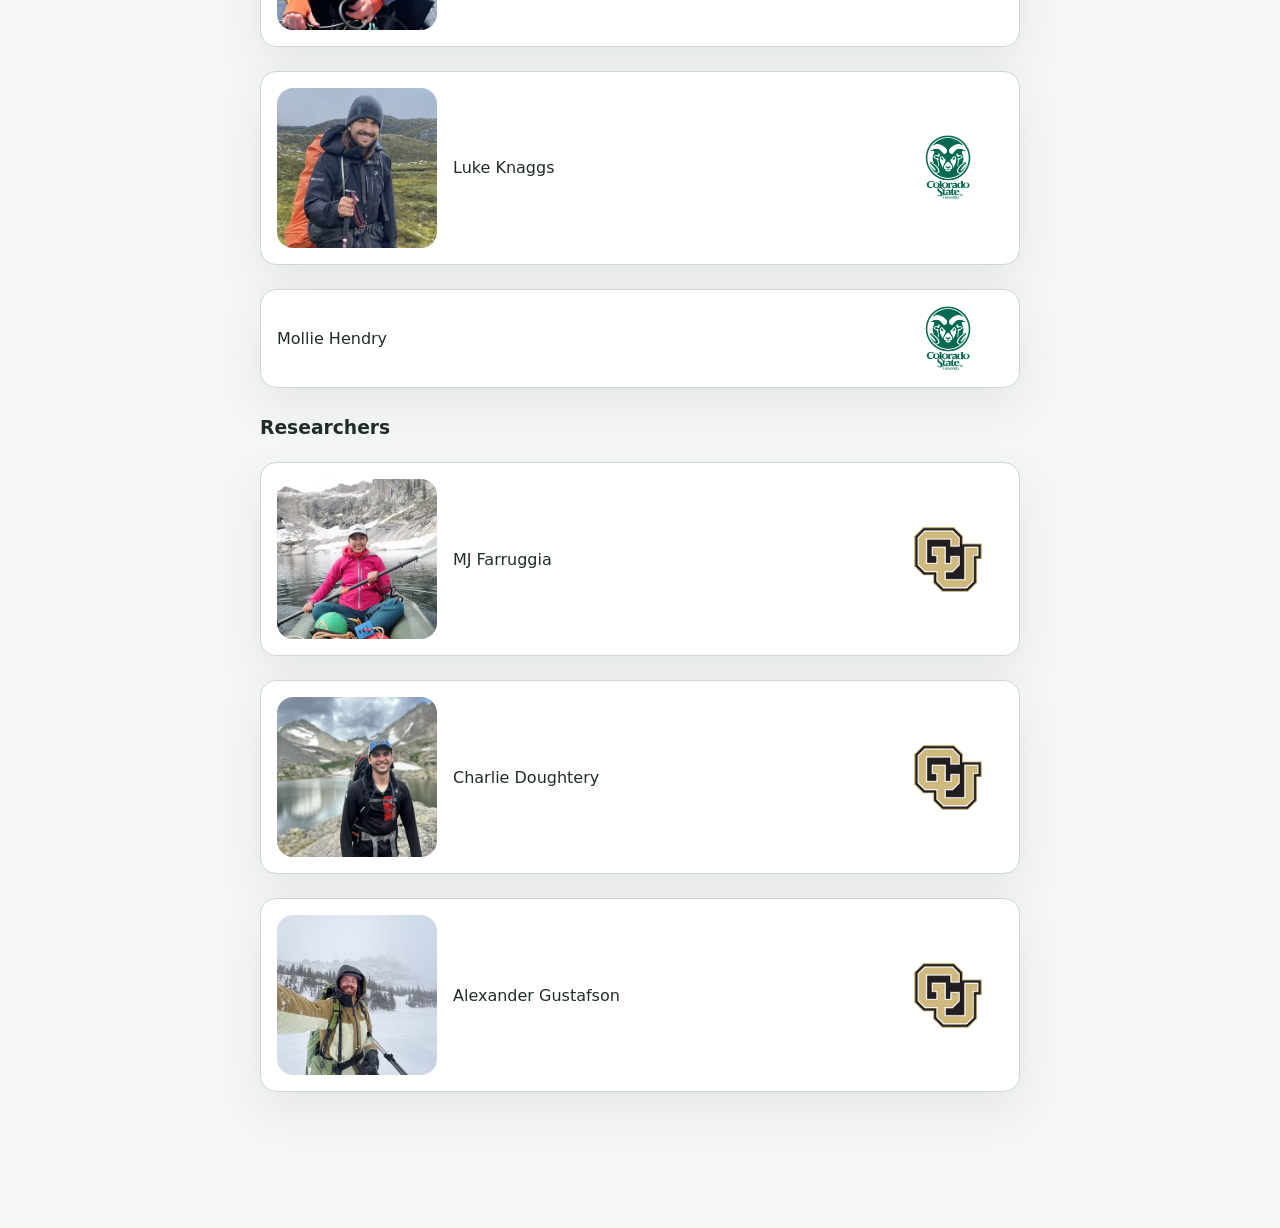
==== commit 8b8d8b19: "new styling for gallery, added link to data page, added new graph on stories page" ====
--- a/contact.html
+++ b/contact.html
@@ -34,7 +34,10 @@
     <div class="page-container">
 
         <h2 style="text-align: center;">People</h2>
-
+        <p style="text-align: center; font-size: 0.95rem; overflow-wrap: anywhere;">
+            Contact us here:
+            <a href="mailto:Charlie.Dougherty@colorado.edu">Charlie.Dougherty@colorado.edu</a>
+        </p>
 
 
         <h3 class="people-section-title">Principal Investigators</h3>
--- a/style.css
+++ b/style.css
@@ -1754,17 +1754,29 @@
     margin: 0 auto 4rem;
 }
 
-.photo-gallery .photo-gallery__row {
+.photo-gallery__masonry {
+    column-count: 2;
+    column-gap: 1rem;
+}
+
+.photo-gallery__masonry figure {
+    display: inline-block;
     width: 100%;
-}
-
-.photo-gallery__row--portraits {
-    grid-template-columns: repeat(3, minmax(0, 1fr));
+    margin: 0 0 1rem;
+    break-inside: avoid;
+    vertical-align: top;
+}
+
+.photo-gallery__masonry img {
+    display: block;
+    width: 100%;
+    height: auto;
+    border-radius: var(--radius-medium);
 }
 
 @media (max-width: 600px) {
-    .photo-gallery__row--portraits {
-        grid-template-columns: 1fr;
+    .photo-gallery__masonry {
+        column-count: 1;
     }
 }
 
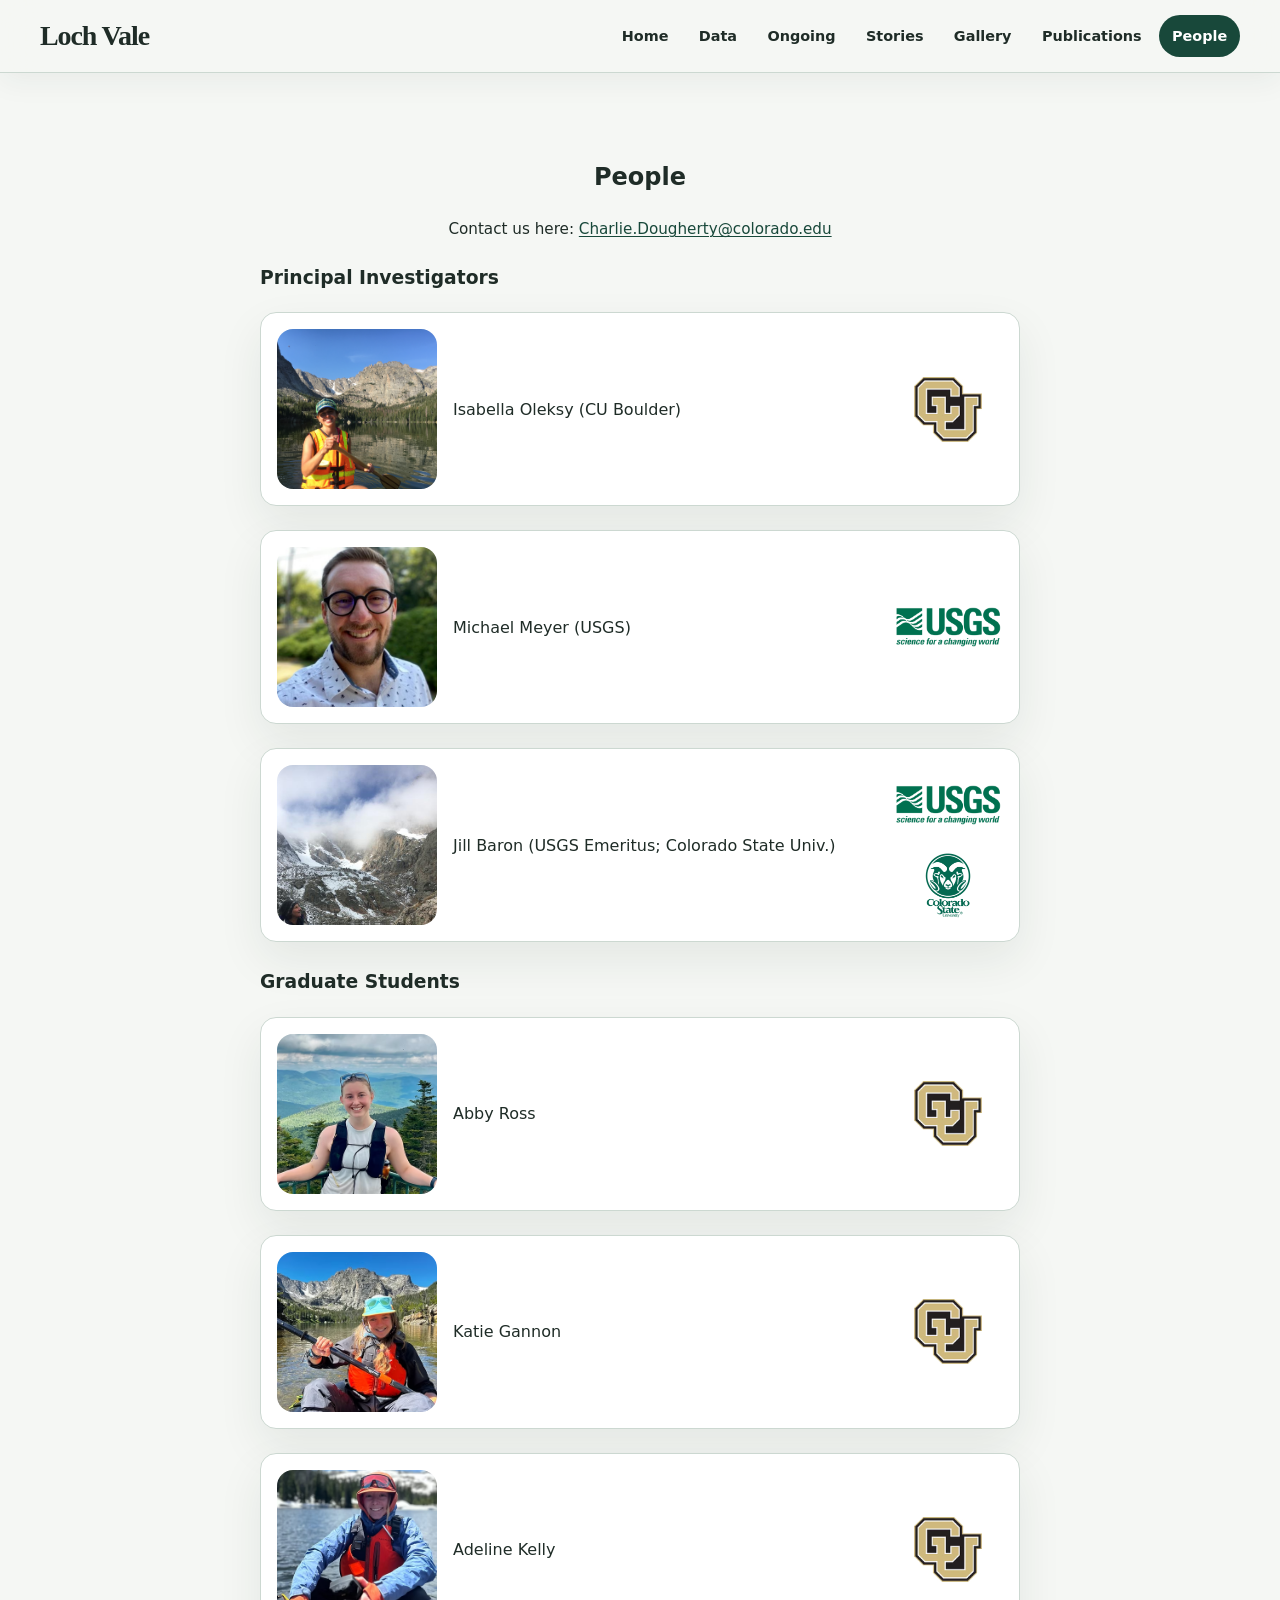
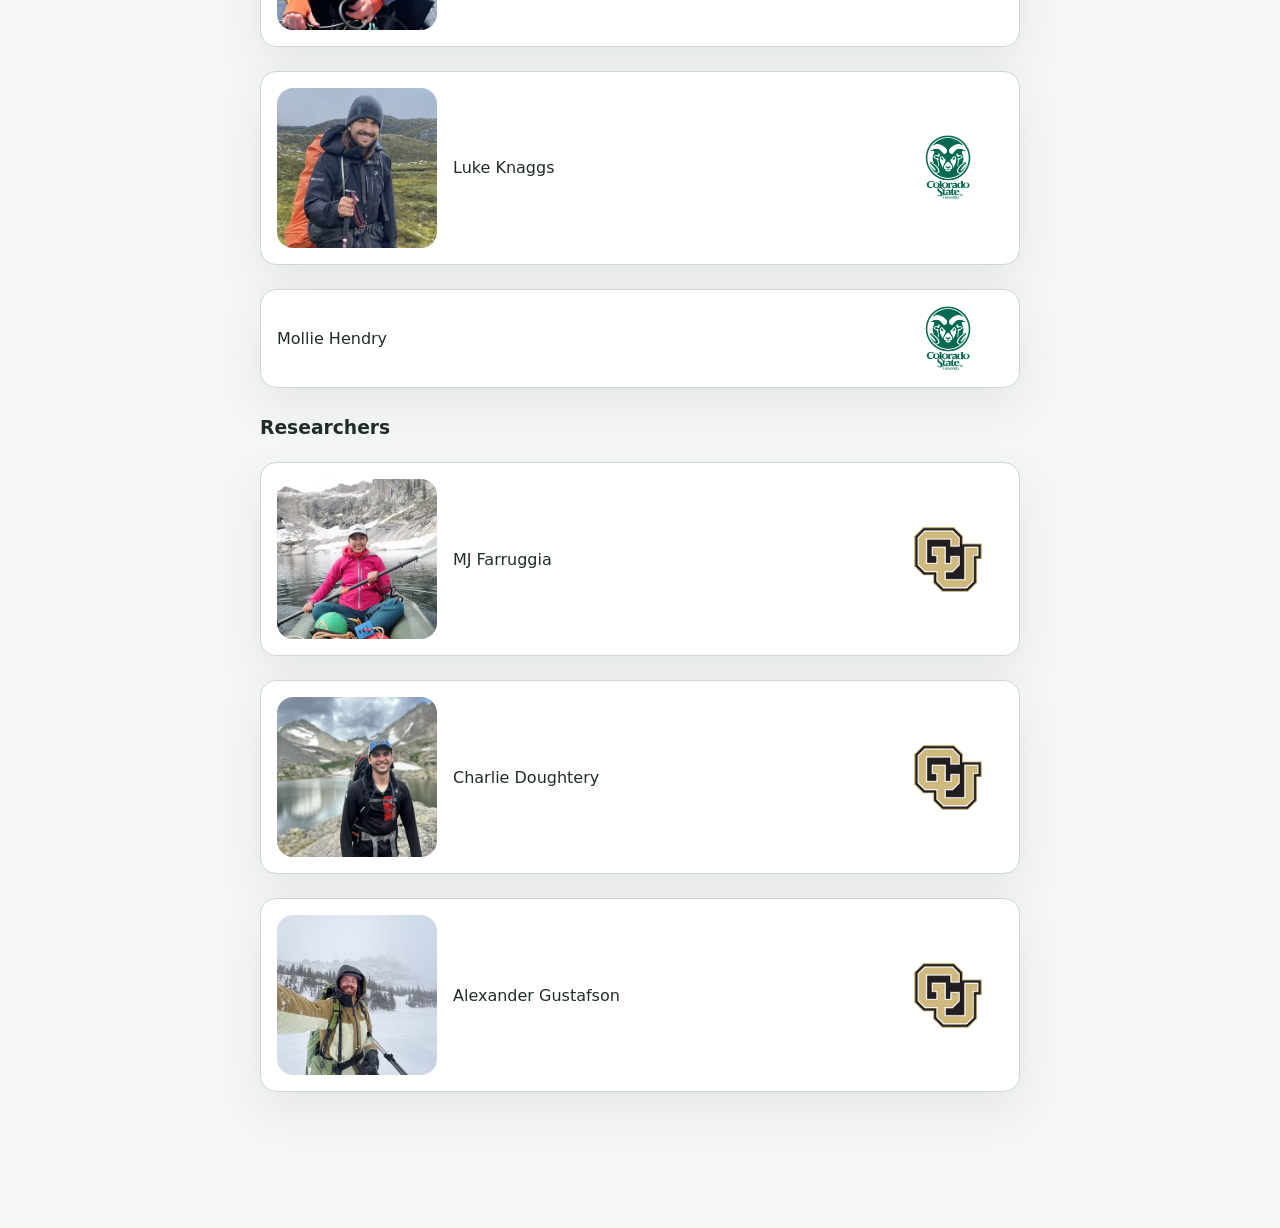
==== commit e09e03f5: "more mobile styling, removed links page" ====
--- a/contact.html
+++ b/contact.html
@@ -21,7 +21,6 @@
         <div class="navbar right" id="mobile-navigation">
             <a class="nav-link" href="index.html">Home</a>
             <a class="nav-link" href="data.html">Data</a>
-            <a class="nav-link" href="links.html">Links</a>
             <a class="nav-link" href="ongoing.html">Ongoing</a>
             <a class="nav-link" href="stories.html">Stories</a>
             <a class="nav-link" href="gallery.html">Gallery</a>
--- a/style.css
+++ b/style.css
@@ -1564,7 +1564,8 @@
 
 @media (max-width: 760px) {
     .site-header {
-        position: static;
+        position: sticky;
+        top: 0;
         padding-inline: 0.75rem;
     }
 
@@ -1584,7 +1585,8 @@
     }
 
     .navbar-container {
-        position: static;
+        position: sticky;
+        top: 0;
         flex-direction: column;
         align-items: flex-start;
     }
@@ -1829,6 +1831,13 @@
         border-top: 1px solid var(--color-border);
     }
 
+    .navigation-open #mobile-navigation {
+        max-height: calc(100vh - 110px);
+        max-height: calc(100dvh - 110px);
+        overflow-y: auto;
+        overscroll-behavior: contain;
+    }
+
     .navigation-open .nav-link {
         padding: 0.7rem 1rem;
     }
